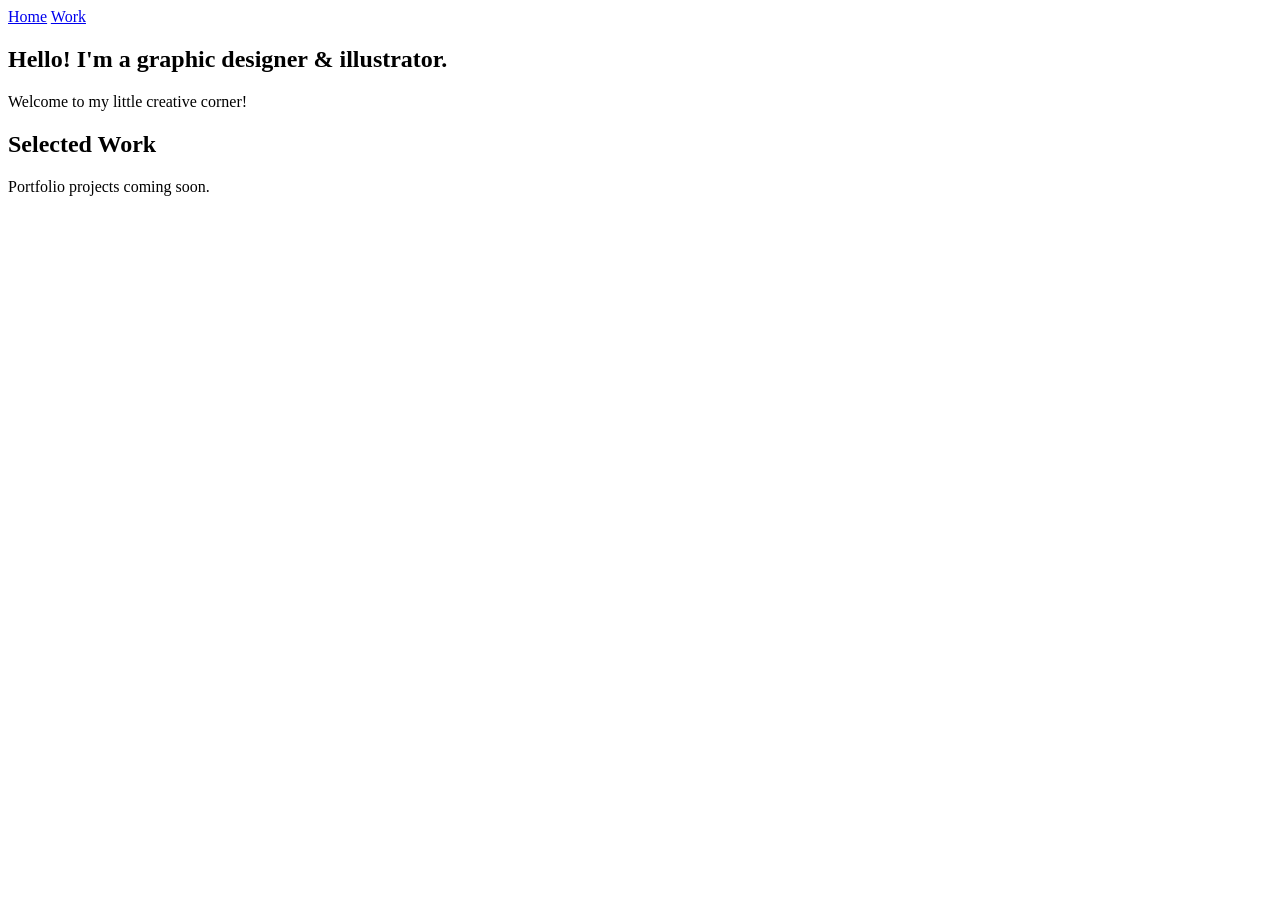
==== index.html @ 70dc7ce6 "Add files via upload" ====
<!DOCTYPE html>
<html lang="en">
<head>
  <meta charset="UTF-8">
  <meta name="viewport" content="width=device-width, initial-scale=1">
  <title>Design Portfolio</title>
  <link rel="stylesheet" href="style.css">
</head>
<body>
  <header>
    <nav>
      <a href="index.html">Home</a>
      <a href="#work">Work</a>
    </nav>
  </header>

  <main>
    <section class="hero">
      <h1>Hello! I'm a graphic designer & illustrator.</h1>
      <p>Welcome to my little creative corner!</p>
    </section>

    <section id="work">
      <h2>Selected Work</h2>
      <p>Portfolio projects coming soon.</p>
    </section>
  </main>
</body>
</html>
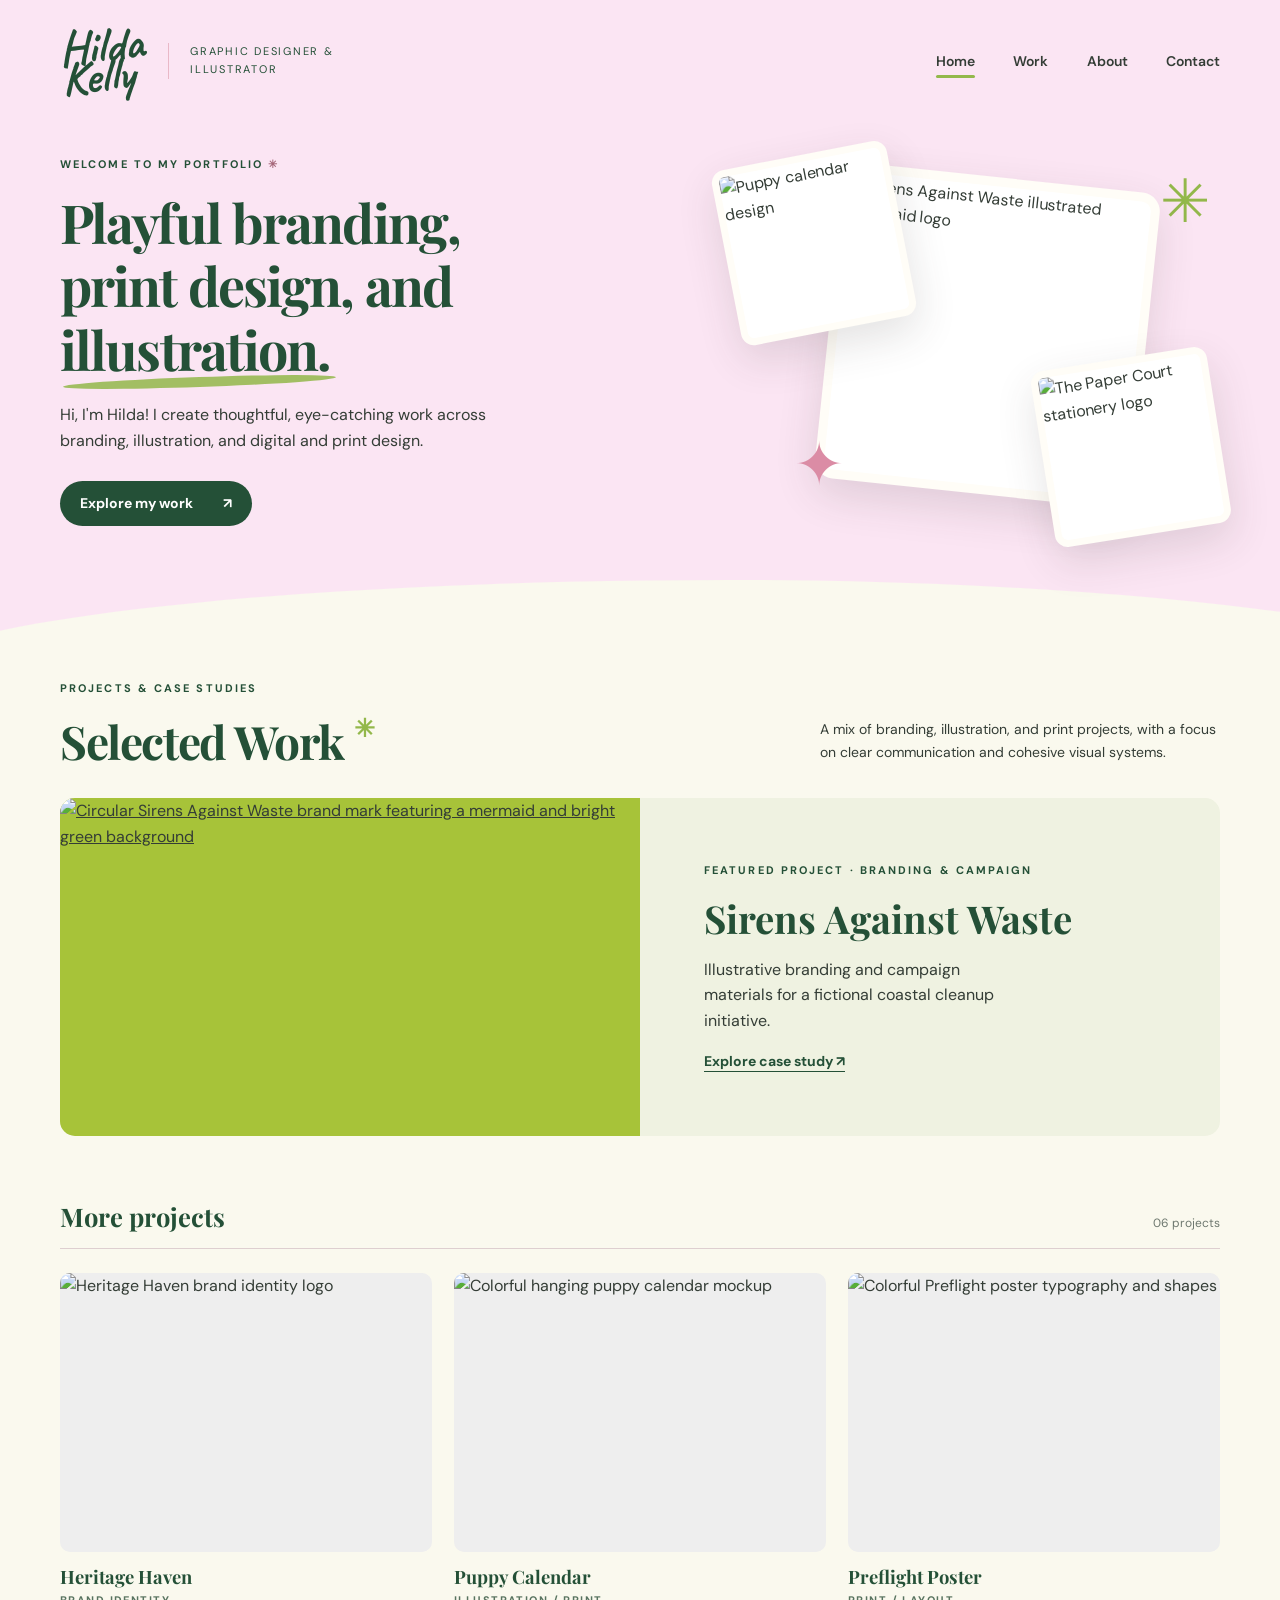
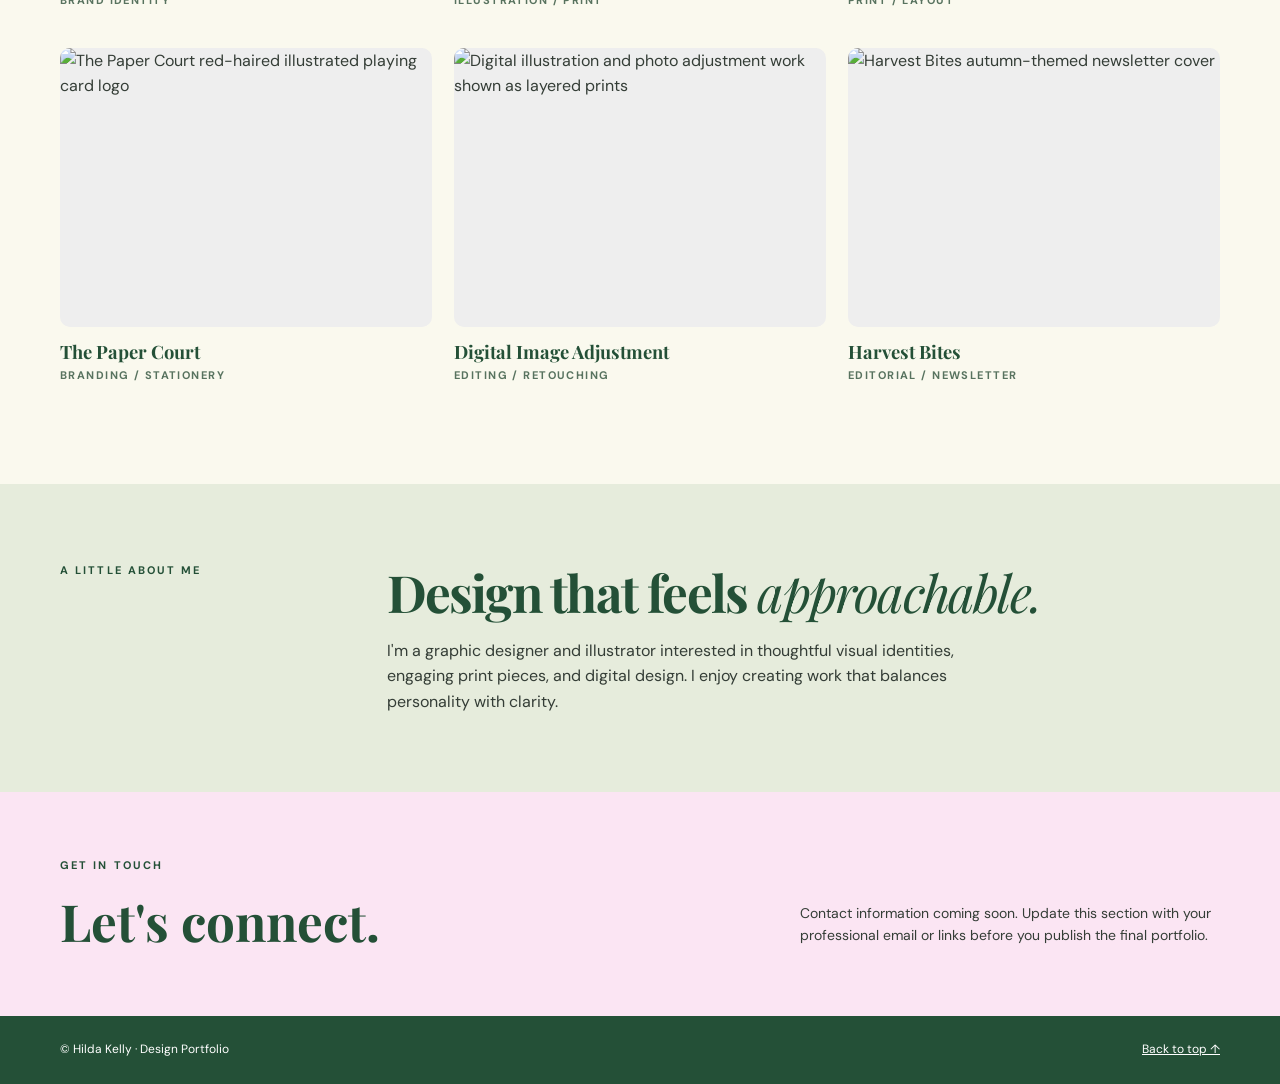
==== commit 9085ddac: "Add files via upload" ====
--- a/index.html
+++ b/index.html
@@ -1,30 +1,80 @@
-
-<!DOCTYPE html>
-<html lang="en">
-<head>
-  <meta charset="UTF-8">
-  <meta name="viewport" content="width=device-width, initial-scale=1">
-  <title>Design Portfolio</title>
-  <link rel="stylesheet" href="style.css">
-</head>
-<body>
-  <header>
-    <nav>
-      <a href="index.html">Home</a>
-      <a href="#work">Work</a>
-    </nav>
-  </header>
-
-  <main>
-    <section class="hero">
-      <h1>Hello! I'm a graphic designer & illustrator.</h1>
-      <p>Welcome to my little creative corner!</p>
-    </section>
-
-    <section id="work">
-      <h2>Selected Work</h2>
-      <p>Portfolio projects coming soon.</p>
-    </section>
-  </main>
-</body>
-</html>
+<!doctype html>
+<html lang="en">
+<head>
+  <meta charset="UTF-8">
+  <meta name="viewport" content="width=device-width, initial-scale=1">
+  <meta name="description" content="Hilda Kelly's graphic design and illustration portfolio, featuring branding, print, and digital design work.">
+  <title>Hilda Kelly | Graphic Designer & Illustrator</title>
+  <link rel="icon" type="image/svg+xml" href="assets/favicon.svg">
+  <link rel="preconnect" href="https://fonts.googleapis.com">
+  <link rel="preconnect" href="https://fonts.gstatic.com" crossorigin>
+  <link href="https://fonts.googleapis.com/css2?family=Caveat:wght@700&family=DM+Sans:wght@400;500;600;700&family=Playfair+Display:wght@400;600;700&display=swap" rel="stylesheet">
+  <link rel="stylesheet" href="style.css">
+</head>
+<body>
+  <a class="skip-link" href="#main">Skip to content</a>
+  <header class="site-header" id="top">
+    <div class="container header-inner">
+      <a href="index.html" class="wordmark" aria-label="Hilda Kelly, home"><span>Hilda<br>Kelly</span><small>graphic designer &amp; illustrator</small></a>
+      <nav class="navigation" aria-label="Main navigation">
+        <a class="active" href="index.html" aria-current="page">Home</a>
+        <a href="#work">Work</a>
+        <a href="#about">About</a>
+        <a href="#contact">Contact</a>
+      </nav>
+    </div>
+  </header>
+
+  <main id="main">
+    <section class="hero" aria-labelledby="hero-title">
+      <div class="container hero-layout">
+        <div class="hero-copy">
+          <p class="eyebrow">Welcome to my portfolio <span aria-hidden="true">✳</span></p>
+          <h1 id="hero-title">Playful branding,<br>print design, and <span class="highlight">illustration.</span></h1>
+          <p class="hero-description">Hi, I'm Hilda! I create thoughtful, eye-catching work across branding, illustration, and digital and print design.</p>
+          <a class="button" href="#work">Explore my work <span aria-hidden="true">↗</span></a>
+        </div>
+        <div class="hero-art" aria-label="A selection of Hilda's design projects">
+          <div class="art-sparkle top" aria-hidden="true">✳</div>
+          <figure class="art-main"><img src="assets/sirens.jpg" alt="Sirens Against Waste illustrated mermaid logo" fetchpriority="high"></figure>
+          <figure class="art-small art-puppy"><img src="assets/puppy-calendar.jpg" alt="Puppy calendar design"></figure>
+          <figure class="art-small art-paper"><img src="assets/paper-court.jpg" alt="The Paper Court stationery logo"></figure>
+          <div class="art-sparkle bottom" aria-hidden="true">✦</div>
+        </div>
+      </div>
+    </section>
+
+    <section class="work-section" id="work" aria-labelledby="work-title">
+      <div class="container">
+        <div class="section-heading">
+          <div><p class="eyebrow">Projects &amp; case studies</p><h2 id="work-title">Selected Work <span class="little-star" aria-hidden="true">✳</span></h2></div>
+          <p>A mix of branding, illustration, and print projects, with a focus on clear communication and cohesive visual systems.</p>
+        </div>
+        <article class="featured-project">
+          <a class="featured-image" href="sirens.html" aria-label="Explore Sirens Against Waste case study"><img src="assets/sirens.jpg" alt="Circular Sirens Against Waste brand mark featuring a mermaid and bright green background" loading="lazy"></a>
+          <div class="featured-copy">
+            <p class="eyebrow">Featured project · Branding &amp; campaign</p>
+            <h3>Sirens Against Waste</h3>
+            <p>Illustrative branding and campaign materials for a fictional coastal cleanup initiative.</p>
+            <a class="text-link" href="sirens.html">Explore case study <span aria-hidden="true">↗</span></a>
+          </div>
+        </article>
+
+        <div class="more-heading"><h3>More projects</h3><span>06 projects</span></div>
+        <div class="project-grid">
+          <article class="project-card"><img src="assets/heritage-haven.jpg" alt="Heritage Haven brand identity logo" loading="lazy"><div class="project-meta"><h4>Heritage Haven</h4><p>Brand identity</p></div></article>
+          <article class="project-card"><img src="assets/puppy-calendar.jpg" alt="Colorful hanging puppy calendar mockup" loading="lazy"><div class="project-meta"><h4>Puppy Calendar</h4><p>Illustration / Print</p></div></article>
+          <article class="project-card"><img src="assets/preflight.jpg" alt="Colorful Preflight poster typography and shapes" loading="lazy"><div class="project-meta"><h4>Preflight Poster</h4><p>Print / Layout</p></div></article>
+          <article class="project-card"><img src="assets/paper-court.jpg" alt="The Paper Court red-haired illustrated playing card logo" loading="lazy"><div class="project-meta"><h4>The Paper Court</h4><p>Branding / Stationery</p></div></article>
+          <article class="project-card"><img src="assets/retouching.jpg" alt="Digital illustration and photo adjustment work shown as layered prints" loading="lazy"><div class="project-meta"><h4>Digital Image Adjustment</h4><p>Editing / Retouching</p></div></article>
+          <article class="project-card"><img src="assets/harvest-bites.jpg" alt="Harvest Bites autumn-themed newsletter cover" loading="lazy"><div class="project-meta"><h4>Harvest Bites</h4><p>Editorial / Newsletter</p></div></article>
+        </div>
+      </div>
+    </section>
+
+    <section class="about-section" id="about" aria-labelledby="about-title"><div class="container about-layout"><p class="eyebrow">A little about me</p><div><h2 id="about-title">Design that feels <em>approachable.</em></h2><p>I'm a graphic designer and illustrator interested in thoughtful visual identities, engaging print pieces, and digital design. I enjoy creating work that balances personality with clarity.</p></div></div></section>
+    <section class="contact-section" id="contact" aria-labelledby="contact-title"><div class="container contact-layout"><div><p class="eyebrow">Get in touch</p><h2 id="contact-title">Let's connect.</h2></div><p>Contact information coming soon. Update this section with your professional email or links before you publish the final portfolio.</p></div></section>
+  </main>
+  <footer class="site-footer"><div class="container footer-inner"><span>© Hilda Kelly · Design Portfolio</span><a href="#top">Back to top ↑</a></div></footer>
+</body>
+</html>
--- a/style.css
+++ b/style.css
@@ -0,0 +1,159 @@
+/* Hilda Kelly portfolio starter | Edit the palette and spacing here first */
+:root {
+  --pink: #fbe5f3;
+  --cream: #faf9ee;
+  --green: #245037;
+  --accent: #93b84b;
+  --rose: #e9b8c7;
+  --ink: #343d36;
+  --white: #fffdf7;
+  --serif: 'Playfair Display', Georgia, serif;
+  --sans: 'DM Sans', Arial, sans-serif;
+  --script: 'Caveat', cursive;
+}
+*,*::before,*::after { box-sizing: border-box; }
+html { scroll-behavior: smooth; }
+body { margin: 0; color: var(--ink); font-family: var(--sans); background: var(--cream); line-height: 1.6; }
+img { max-width: 100%; display: block; }
+a { color: inherit; }
+a:focus-visible { outline: 3px solid #d96285; outline-offset: 4px; }
+.container { width: min(1160px, calc(100% - 48px)); margin-inline: auto; }
+.skip-link { position: absolute; top: -100px; left: 12px; z-index: 50; padding: 10px 14px; background: var(--green); color: white; }
+.skip-link:focus { top: 12px; }
+.site-header { background: var(--pink); }
+.header-inner { display: flex; justify-content: space-between; align-items: center; gap: 32px; min-height: 122px; }
+.wordmark { text-decoration: none; color: var(--green); display: flex; align-items: center; gap: 23px; flex-shrink: 0; }
+.wordmark > span { font-family: var(--script); font-size: 48px; font-weight: 700; line-height: .62; transform: rotate(-5deg); padding: 14px 0; }
+.wordmark small { border-left: 1px solid var(--rose); font-size: 11px; letter-spacing: .16em; text-transform: uppercase; padding-left: 21px; max-width: 190px; line-height: 1.6; }
+.navigation { display: flex; gap: clamp(16px, 3vw, 42px); }
+.navigation a { text-decoration: none; font-weight: 600; font-size: 14px; position: relative; }
+.navigation a::after { content: ''; position: absolute; bottom: -6px; left: 0; width: 0; height: 3px; border-radius: 3px; background: var(--accent); transition: width .2s ease; }
+.navigation a:hover::after,.navigation a.active::after { width: 100%; }
+.hero { background: var(--pink); overflow: hidden; position: relative; }
+.hero::after { content: ''; position: absolute; bottom: -98px; left: -8%; height: 150px; width: 130%; background: var(--cream); border-radius: 50% 50% 0 0 / 65% 85% 0 0; pointer-events: none; }
+.hero-layout { min-height: 480px; display: grid; grid-template-columns: 1.12fr .88fr; align-items: center; gap: 35px; padding: 24px 0 96px; position: relative; z-index: 1; }
+.hero-copy { position: relative; z-index: 2; }
+.eyebrow { font-weight: 700; color: var(--green); text-transform: uppercase; letter-spacing: .19em; font-size: 11px; margin: 0 0 16px; }
+.eyebrow span { color: #a56779; }
+h1,h2,h3,h4,p { margin-top: 0; }
+h1,h2,h3,h4 { color: var(--green); }
+h1,h2,h3 { font-family: var(--serif); line-height: 1.18; }
+.hero h1 { font-size: clamp(2.4rem, 4.2vw, 4.65rem); letter-spacing: -.035em; margin-bottom: 22px; }
+.highlight { position: relative; white-space: nowrap; }
+.highlight::after { content: ''; position: absolute; height: 10px; background: var(--accent); opacity: .85; left: 1%; right: -2%; bottom: -3px; border-radius: 50%; transform: rotate(-2deg); z-index: -1; }
+.hero-description { max-width: 490px; font-size: 16px; margin-bottom: 28px; }
+.button { display: inline-flex; gap: 30px; align-items: center; justify-content: space-between; padding: 11px 20px; border-radius: 100px; text-decoration: none; color: white; background: var(--green); font-weight: 700; font-size: 14px; transition: transform .2s ease, background .2s ease; }
+.button:hover { transform: translateY(-2px); background: #366949; }
+.hero-art { min-height: 390px; position: relative; }
+.hero-art figure { margin: 0; position: absolute; overflow: hidden; background: #fff; box-shadow: 0 16px 42px rgba(65,59,59,.14); }
+.hero-art img { width: 100%; height: 100%; object-fit: cover; }
+.art-main { width: 64%; aspect-ratio: 1; top: 8%; right: 15%; transform: rotate(6deg); border: 9px solid var(--white); border-radius: 19px; }
+.art-small { width: 36%; aspect-ratio: 1; border: 7px solid var(--white); border-radius: 13px; }
+.art-puppy { top: 2%; left: 0; transform: rotate(-11deg); }
+.art-paper { right: 0; bottom: 0; transform: rotate(-9deg); }
+.art-sparkle { position: absolute; font-size: 60px; color: var(--accent); }
+.art-sparkle.top { right: 2%; top: 2%; }
+.art-sparkle.bottom { left: 14%; bottom: 6%; color: #db8ca5; }
+.work-section { padding: 48px 0 100px; scroll-margin-top: 20px; }
+.section-heading { display: flex; align-items: end; justify-content: space-between; gap: 48px; margin-bottom: 30px; }
+.section-heading h2 { font-size: clamp(2.3rem, 3.6vw, 3.35rem); margin: 0; letter-spacing: -.03em; }
+.little-star { color: var(--accent); font-family: var(--sans); font-size: .55em; vertical-align: top; }
+.section-heading > p { margin: 0 0 5px; max-width: 400px; font-size: 14px; }
+.featured-project { display: grid; grid-template-columns: 1fr 1fr; background: #eff2e1; border-radius: 15px; overflow: hidden; margin-bottom: 65px; }
+.featured-image { background: #a7c339; display: block; min-height: 315px; }
+.featured-image img { width: 100%; height: 100%; object-fit: contain; max-height: 400px; }
+.featured-copy { padding: clamp(26px, 5vw, 64px); display: flex; flex-direction: column; align-items: flex-start; justify-content: center; }
+.featured-copy h3 { font-size: clamp(1.9rem, 3vw, 3rem); margin: 0 0 16px; }
+.featured-copy > p:not(.eyebrow) { max-width: 320px; }
+.text-link { font-size: 14px; color: var(--green); font-weight: 700; text-decoration-thickness: 1px; text-underline-offset: 5px; }
+.more-heading { display: flex; align-items: baseline; justify-content: space-between; gap: 20px; padding-bottom: 15px; border-bottom: 1px solid #decfd0; margin-bottom: 24px; }
+.more-heading h3 { margin: 0; font-size: 1.6rem; }
+.more-heading span { font-size: 12px; color: #6e786f; }
+.project-grid { display: grid; grid-template-columns: repeat(3, minmax(0,1fr)); gap: 38px 22px; }
+.project-card img { width: 100%; aspect-ratio: 4/3; object-fit: cover; border-radius: 10px; background: #eee; }
+.project-meta { padding-top: 13px; }
+.project-meta h4 { font-size: 1.15rem; font-family: var(--serif); line-height: 1.3; margin-bottom: 3px; }
+.project-meta p { margin: 0; font-size: 11px; letter-spacing: .13em; font-weight: 700; color: #58735f; text-transform: uppercase; }
+.about-section { background: #e6ecdc; padding: 78px 0; scroll-margin-top: 0; }
+.about-layout { display: grid; grid-template-columns: .35fr 1fr; gap: 35px; }
+.about-layout h2 { font-size: clamp(2rem,4vw,3.75rem); letter-spacing: -.035em; margin-bottom: 15px; }
+.about-layout h2 em { font-weight: 400; }
+.about-layout p:last-child { max-width: 620px; margin: 0; }
+.contact-section { background: var(--pink); padding: 65px 0; }
+.contact-layout { display: flex; justify-content: space-between; align-items: end; gap: 30px; }
+.contact-layout h2 { font-size: clamp(2.2rem,4vw,3.5rem); margin: 0; }
+.contact-layout > p { max-width: 420px; font-size: 14px; margin: 0 0 5px; }
+.site-footer { background: var(--green); color: white; padding: 24px 0; }
+.footer-inner { display: flex; justify-content: space-between; align-items: center; gap: 16px; font-size: 12px; }
+.footer-inner a { color: white; }
+/* Project case study */
+.case-hero { background: var(--pink); padding: 40px 0 68px; }
+.case-hero-layout { display: grid; grid-template-columns: 1.2fr .8fr; gap: 60px; align-items: center; }
+.case-intro .text-link { display: inline-block; margin-bottom: 55px; }
+.case-intro h1 { font-size: clamp(2.7rem, 5.5vw, 5.5rem); letter-spacing: -.04em; margin-bottom: 24px; }
+.case-intro > p:last-child { max-width: 460px; font-size: 17px; }
+.case-hero-layout > img { width: 100%; aspect-ratio: 1; object-fit: cover; border: 12px solid var(--white); transform: rotate(3deg); box-shadow: 0 20px 48px rgba(60,50,60,.11); }
+.case-section { padding: 70px 0; }
+.case-info { display: grid; grid-template-columns: .85fr 1.3fr 1fr; gap: 40px; }
+.case-section h2 { font-size: clamp(2rem, 3vw, 3rem); margin-bottom: 15px; }
+.case-info > p { margin: 0; }
+.case-facts { display: grid; gap: 15px; }
+.case-facts div { display: grid; gap: 4px; }
+.case-facts strong { font-size: 11px; text-transform: uppercase; letter-spacing: .16em; color: var(--green); }
+.case-facts span { font-size: 14px; }
+.case-gallery { background: #e8eedc; }
+.gallery-intro { max-width: 660px; }
+.brand-grid { margin-top: 32px; display: grid; grid-template-columns: repeat(3,minmax(0,1fr)); gap: 23px; }
+.brand-grid figure { margin: 0; }
+.brand-grid img { width: 100%; aspect-ratio: 1; object-fit: cover; border-radius: 12px; background: #fff; }
+.brand-grid figcaption { font-size: 13px; color: #526d55; font-weight: 600; margin-top: 10px; }
+.case-end { background: var(--pink); padding: 70px 0; }
+.case-end h2 { font-size: clamp(2rem, 3vw, 3rem); }
+.case-end p:not(.eyebrow) { max-width: 650px; }
+@media (max-width: 930px) {
+  .hero-layout { grid-template-columns: 1fr 0.8fr; }
+  .hero-art { min-height: 320px; }
+  .wordmark small { max-width: 145px; }
+  .case-info { grid-template-columns: 1fr 1fr; }
+  .case-info > div:first-child { grid-column: 1 / -1; }
+}
+@media (max-width: 700px) {
+  .container { width: min(100% - 32px, 520px); }
+  .header-inner { min-height: unset; padding-block: 20px; flex-wrap: wrap; gap: 20px; }
+  .wordmark > span { font-size: 39px; }
+  .wordmark small { font-size: 9px; max-width: 170px; }
+  .navigation { width: 100%; justify-content: space-between; gap: 10px; }
+  .navigation a { font-size: 13px; }
+  .hero-layout { grid-template-columns: 1fr; padding: 30px 0 86px; min-height: unset; gap: 16px; }
+  .hero h1 { font-size: clamp(2.45rem, 10vw, 4rem); }
+  .hero-art { min-height: 275px; max-width: 450px; width: 100%; margin-inline: auto; }
+  .art-main { width: 57%; right: 20%; top: 0; }
+  .art-small { width: 30%; }
+  .hero-description { font-size: 15px; }
+  .section-heading { display: block; }
+  .section-heading > p { margin-top: 13px; }
+  .featured-project { grid-template-columns: 1fr; }
+  .featured-image { min-height: unset; }
+  .featured-image img { max-height: 370px; }
+  .featured-copy { padding: 27px; }
+  .project-grid { grid-template-columns: repeat(2,minmax(0,1fr)); gap: 26px 14px; }
+  .project-meta h4 { font-size: 1rem; }
+  .project-meta p { font-size: 9px; }
+  .about-layout { grid-template-columns: 1fr; gap: 12px; }
+  .contact-layout { display: block; }
+  .contact-layout > p { margin-top: 18px; }
+  .case-hero-layout { grid-template-columns: 1fr; gap: 20px; }
+  .case-intro .text-link { margin-bottom: 30px; }
+  .case-hero-layout > img { max-width: 420px; margin-inline: auto; }
+  .case-info { grid-template-columns: 1fr; gap: 20px; }
+  .case-info > div:first-child { grid-column: auto; }
+  .brand-grid { grid-template-columns: 1fr 1fr; }
+}
+@media (max-width: 420px) {
+  .wordmark small { letter-spacing: .09em; }
+  .project-grid { grid-template-columns: 1fr; }
+  .project-card img { aspect-ratio: 4/3; }
+  .brand-grid { grid-template-columns: 1fr; }
+  .footer-inner { flex-direction: column; align-items: flex-start; }
+}
+@media (prefers-reduced-motion: reduce) { html { scroll-behavior: auto; } *,*::before,*::after { transition: none !important; } }
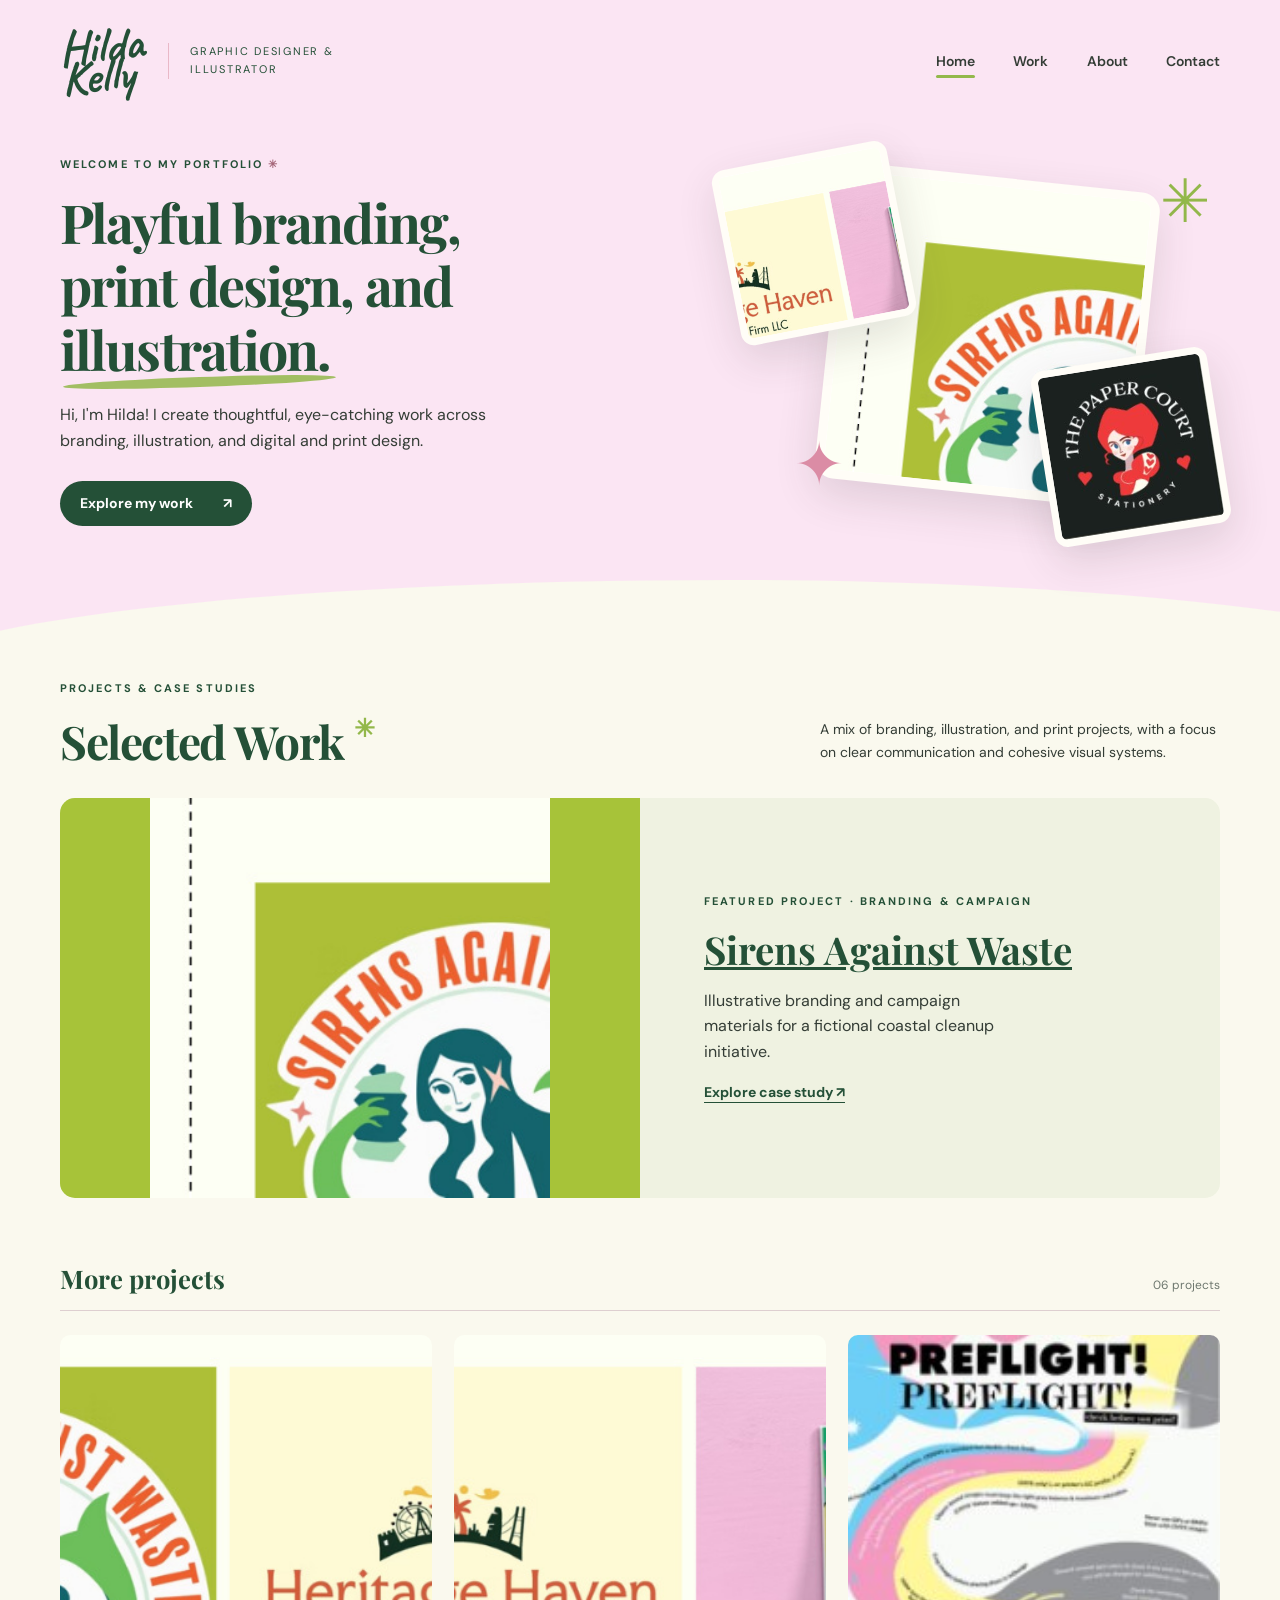
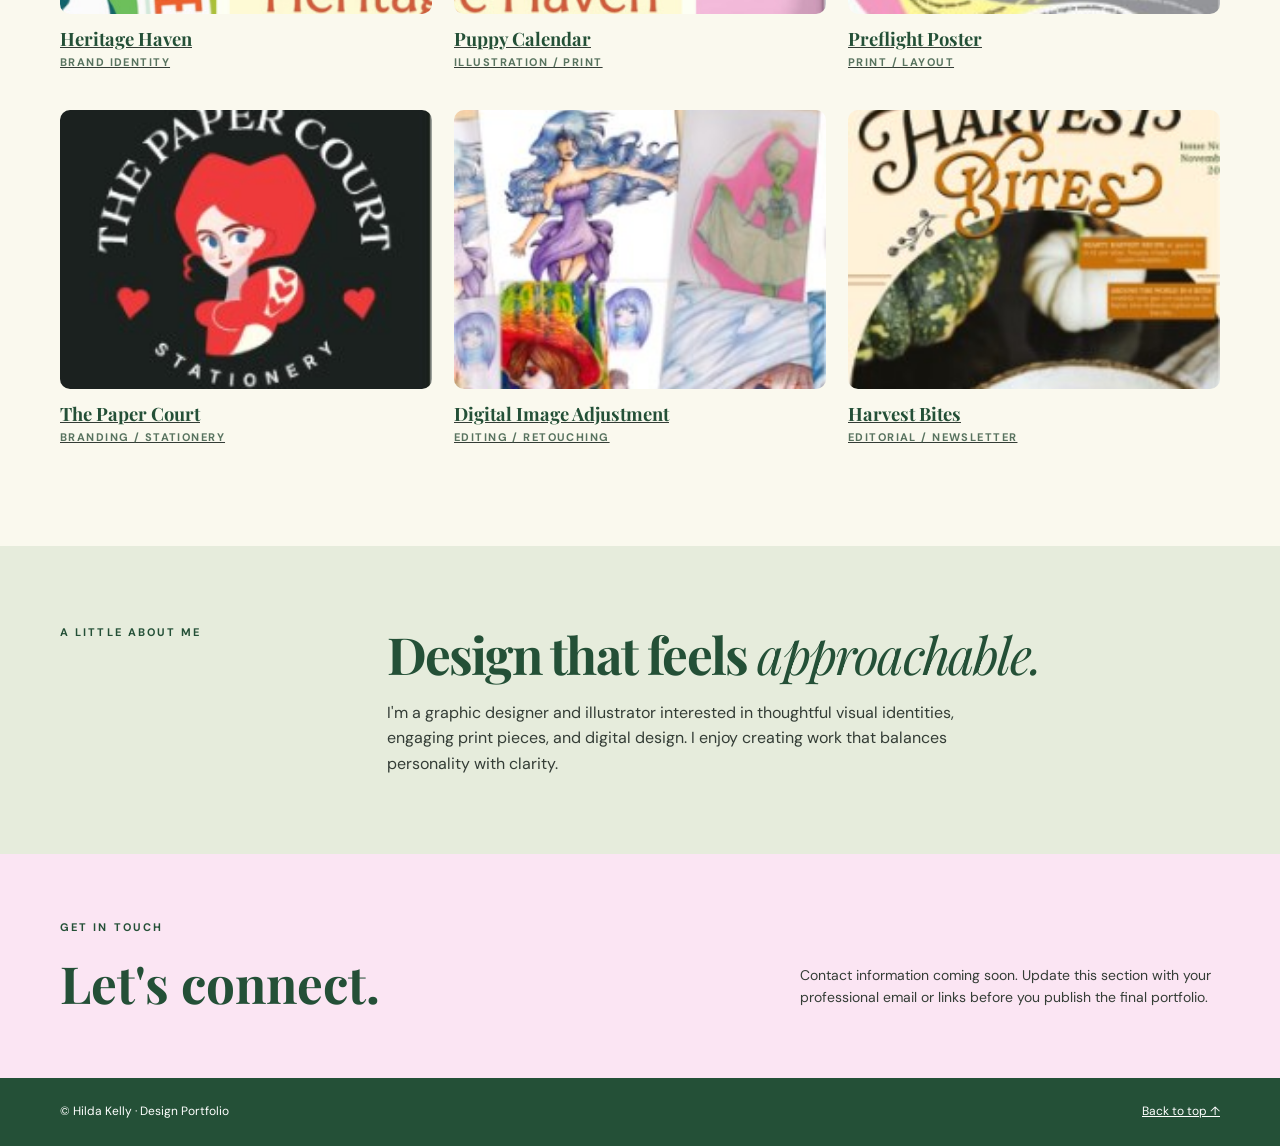
==== commit 593c914b: "Update index.html" ====
--- a/index.html
+++ b/index.html
@@ -1,80 +1,77 @@
-<!doctype html>
+<!DOCTYPE html>
+
 <html lang="en">
 <head>
-  <meta charset="UTF-8">
-  <meta name="viewport" content="width=device-width, initial-scale=1">
-  <meta name="description" content="Hilda Kelly's graphic design and illustration portfolio, featuring branding, print, and digital design work.">
-  <title>Hilda Kelly | Graphic Designer & Illustrator</title>
-  <link rel="icon" type="image/svg+xml" href="assets/favicon.svg">
-  <link rel="preconnect" href="https://fonts.googleapis.com">
-  <link rel="preconnect" href="https://fonts.gstatic.com" crossorigin>
-  <link href="https://fonts.googleapis.com/css2?family=Caveat:wght@700&family=DM+Sans:wght@400;500;600;700&family=Playfair+Display:wght@400;600;700&display=swap" rel="stylesheet">
-  <link rel="stylesheet" href="style.css">
+<meta charset="utf-8"/>
+<meta content="width=device-width, initial-scale=1" name="viewport"/>
+<meta content="Hilda Kelly's graphic design and illustration portfolio, featuring branding, print, and digital design work." name="description"/>
+<title>Hilda Kelly | Graphic Designer &amp; Illustrator</title>
+<link href="assets/favicon.svg" rel="icon" type="image/svg+xml"/>
+<link href="https://fonts.googleapis.com" rel="preconnect"/>
+<link crossorigin="" href="https://fonts.gstatic.com" rel="preconnect"/>
+<link href="https://fonts.googleapis.com/css2?family=Caveat:wght@700&amp;family=DM+Sans:wght@400;500;600;700&amp;family=Playfair+Display:wght@400;600;700&amp;display=swap" rel="stylesheet"/>
+<link href="style.css" rel="stylesheet"/>
 </head>
 <body>
-  <a class="skip-link" href="#main">Skip to content</a>
-  <header class="site-header" id="top">
-    <div class="container header-inner">
-      <a href="index.html" class="wordmark" aria-label="Hilda Kelly, home"><span>Hilda<br>Kelly</span><small>graphic designer &amp; illustrator</small></a>
-      <nav class="navigation" aria-label="Main navigation">
-        <a class="active" href="index.html" aria-current="page">Home</a>
-        <a href="#work">Work</a>
-        <a href="#about">About</a>
-        <a href="#contact">Contact</a>
-      </nav>
-    </div>
-  </header>
-
-  <main id="main">
-    <section class="hero" aria-labelledby="hero-title">
-      <div class="container hero-layout">
-        <div class="hero-copy">
-          <p class="eyebrow">Welcome to my portfolio <span aria-hidden="true">✳</span></p>
-          <h1 id="hero-title">Playful branding,<br>print design, and <span class="highlight">illustration.</span></h1>
-          <p class="hero-description">Hi, I'm Hilda! I create thoughtful, eye-catching work across branding, illustration, and digital and print design.</p>
-          <a class="button" href="#work">Explore my work <span aria-hidden="true">↗</span></a>
-        </div>
-        <div class="hero-art" aria-label="A selection of Hilda's design projects">
-          <div class="art-sparkle top" aria-hidden="true">✳</div>
-          <figure class="art-main"><img src="assets/sirens.jpg" alt="Sirens Against Waste illustrated mermaid logo" fetchpriority="high"></figure>
-          <figure class="art-small art-puppy"><img src="assets/puppy-calendar.jpg" alt="Puppy calendar design"></figure>
-          <figure class="art-small art-paper"><img src="assets/paper-court.jpg" alt="The Paper Court stationery logo"></figure>
-          <div class="art-sparkle bottom" aria-hidden="true">✦</div>
-        </div>
-      </div>
-    </section>
-
-    <section class="work-section" id="work" aria-labelledby="work-title">
-      <div class="container">
-        <div class="section-heading">
-          <div><p class="eyebrow">Projects &amp; case studies</p><h2 id="work-title">Selected Work <span class="little-star" aria-hidden="true">✳</span></h2></div>
-          <p>A mix of branding, illustration, and print projects, with a focus on clear communication and cohesive visual systems.</p>
-        </div>
-        <article class="featured-project">
-          <a class="featured-image" href="sirens.html" aria-label="Explore Sirens Against Waste case study"><img src="assets/sirens.jpg" alt="Circular Sirens Against Waste brand mark featuring a mermaid and bright green background" loading="lazy"></a>
-          <div class="featured-copy">
-            <p class="eyebrow">Featured project · Branding &amp; campaign</p>
-            <h3>Sirens Against Waste</h3>
-            <p>Illustrative branding and campaign materials for a fictional coastal cleanup initiative.</p>
-            <a class="text-link" href="sirens.html">Explore case study <span aria-hidden="true">↗</span></a>
-          </div>
-        </article>
-
-        <div class="more-heading"><h3>More projects</h3><span>06 projects</span></div>
-        <div class="project-grid">
-          <article class="project-card"><img src="assets/heritage-haven.jpg" alt="Heritage Haven brand identity logo" loading="lazy"><div class="project-meta"><h4>Heritage Haven</h4><p>Brand identity</p></div></article>
-          <article class="project-card"><img src="assets/puppy-calendar.jpg" alt="Colorful hanging puppy calendar mockup" loading="lazy"><div class="project-meta"><h4>Puppy Calendar</h4><p>Illustration / Print</p></div></article>
-          <article class="project-card"><img src="assets/preflight.jpg" alt="Colorful Preflight poster typography and shapes" loading="lazy"><div class="project-meta"><h4>Preflight Poster</h4><p>Print / Layout</p></div></article>
-          <article class="project-card"><img src="assets/paper-court.jpg" alt="The Paper Court red-haired illustrated playing card logo" loading="lazy"><div class="project-meta"><h4>The Paper Court</h4><p>Branding / Stationery</p></div></article>
-          <article class="project-card"><img src="assets/retouching.jpg" alt="Digital illustration and photo adjustment work shown as layered prints" loading="lazy"><div class="project-meta"><h4>Digital Image Adjustment</h4><p>Editing / Retouching</p></div></article>
-          <article class="project-card"><img src="assets/harvest-bites.jpg" alt="Harvest Bites autumn-themed newsletter cover" loading="lazy"><div class="project-meta"><h4>Harvest Bites</h4><p>Editorial / Newsletter</p></div></article>
-        </div>
-      </div>
-    </section>
-
-    <section class="about-section" id="about" aria-labelledby="about-title"><div class="container about-layout"><p class="eyebrow">A little about me</p><div><h2 id="about-title">Design that feels <em>approachable.</em></h2><p>I'm a graphic designer and illustrator interested in thoughtful visual identities, engaging print pieces, and digital design. I enjoy creating work that balances personality with clarity.</p></div></div></section>
-    <section class="contact-section" id="contact" aria-labelledby="contact-title"><div class="container contact-layout"><div><p class="eyebrow">Get in touch</p><h2 id="contact-title">Let's connect.</h2></div><p>Contact information coming soon. Update this section with your professional email or links before you publish the final portfolio.</p></div></section>
-  </main>
-  <footer class="site-footer"><div class="container footer-inner"><span>© Hilda Kelly · Design Portfolio</span><a href="#top">Back to top ↑</a></div></footer>
+<a class="skip-link" href="#main">Skip to content</a>
+<header class="site-header" id="top">
+<div class="container header-inner">
+<a aria-label="Hilda Kelly, home" class="wordmark" href="index.html"><span>Hilda<br/>Kelly</span><small>graphic designer &amp; illustrator</small></a>
+<nav aria-label="Main navigation" class="navigation">
+<a aria-current="page" class="active" href="index.html">Home</a>
+<a href="#work">Work</a>
+<a href="#about">About</a>
+<a href="#contact">Contact</a>
+</nav>
+</div>
+</header>
+<main id="main">
+<section aria-labelledby="hero-title" class="hero">
+<div class="container hero-layout">
+<div class="hero-copy">
+<p class="eyebrow">Welcome to my portfolio <span aria-hidden="true">✳</span></p>
+<h1 id="hero-title">Playful branding,<br/>print design, and <span class="highlight">illustration.</span></h1>
+<p class="hero-description">Hi, I'm Hilda! I create thoughtful, eye-catching work across branding, illustration, and digital and print design.</p>
+<a class="button" href="#work">Explore my work <span aria-hidden="true">↗</span></a>
+</div>
+<div aria-label="A selection of Hilda's design projects" class="hero-art">
+<div aria-hidden="true" class="art-sparkle top">✳</div>
+<figure class="art-main"><img alt="Sirens Against Waste illustrated mermaid logo" fetchpriority="high" src="assets/sirens.jpg"/></figure>
+<figure class="art-small art-puppy"><img alt="Puppy calendar design" src="assets/puppy-calendar.jpg"/></figure>
+<figure class="art-small art-paper"><img alt="The Paper Court stationery logo" src="assets/paper-court.jpg"/></figure>
+<div aria-hidden="true" class="art-sparkle bottom">✦</div>
+</div>
+</div>
+</section>
+<section aria-labelledby="work-title" class="work-section" id="work">
+<div class="container">
+<div class="section-heading">
+<div><p class="eyebrow">Projects &amp; case studies</p><h2 id="work-title">Selected Work <span aria-hidden="true" class="little-star">✳</span></h2></div>
+<p>A mix of branding, illustration, and print projects, with a focus on clear communication and cohesive visual systems.</p>
+</div>
+<article class="featured-project">
+<a aria-label="Explore Sirens Against Waste case study" class="featured-image" href="sirens.html"><img alt="Circular Sirens Against Waste brand mark featuring a mermaid and bright green background" loading="lazy" src="assets/sirens.jpg"/></a>
+<div class="featured-copy">
+<p class="eyebrow">Featured project · Branding &amp; campaign</p>
+<h3><a class="featured-heading-link" href="sirens.html">Sirens Against Waste</a></h3>
+<p>Illustrative branding and campaign materials for a fictional coastal cleanup initiative.</p>
+<a class="text-link" href="sirens.html">Explore case study <span aria-hidden="true">↗</span></a>
+</div>
+</article>
+<div class="more-heading"><h3>More projects</h3><span>06 projects</span></div>
+<div class="project-grid">
+<article class="project-card"><a class="project-card-link" href="heritage-haven.html"><img alt="Heritage Haven brand identity logo" loading="lazy" src="assets/heritage-haven.jpg"/><div class="project-meta"><h4>Heritage Haven</h4><p>Brand identity</p></div></a></article>
+<article class="project-card"><a class="project-card-link" href="puppy-calendar.html"><img alt="Colorful hanging puppy calendar mockup" loading="lazy" src="assets/puppy-calendar.jpg"/><div class="project-meta"><h4>Puppy Calendar</h4><p>Illustration / Print</p></div></a></article>
+<article class="project-card"><a class="project-card-link" href="preflight.html"><img alt="Colorful Preflight poster typography and shapes" loading="lazy" src="assets/preflight.jpg"/><div class="project-meta"><h4>Preflight Poster</h4><p>Print / Layout</p></div></a></article>
+<article class="project-card"><a class="project-card-link" href="paper-court.html"><img alt="The Paper Court red-haired illustrated playing card logo" loading="lazy" src="assets/paper-court.jpg"/><div class="project-meta"><h4>The Paper Court</h4><p>Branding / Stationery</p></div></a></article>
+<article class="project-card"><a class="project-card-link" href="retouching.html"><img alt="Digital illustration and photo adjustment work shown as layered prints" loading="lazy" src="assets/retouching.jpg"/><div class="project-meta"><h4>Digital Image Adjustment</h4><p>Editing / Retouching</p></div></a></article>
+<article class="project-card"><a class="project-card-link" href="harvest-bites.html"><img alt="Harvest Bites autumn-themed newsletter cover" loading="lazy" src="assets/harvest-bites.jpg"/><div class="project-meta"><h4>Harvest Bites</h4><p>Editorial / Newsletter</p></div></a></article>
+</div>
+</div>
+</section>
+<section aria-labelledby="about-title" class="about-section" id="about"><div class="container about-layout"><p class="eyebrow">A little about me</p><div><h2 id="about-title">Design that feels <em>approachable.</em></h2><p>I'm a graphic designer and illustrator interested in thoughtful visual identities, engaging print pieces, and digital design. I enjoy creating work that balances personality with clarity.</p></div></div></section>
+<section aria-labelledby="contact-title" class="contact-section" id="contact"><div class="container contact-layout"><div><p class="eyebrow">Get in touch</p><h2 id="contact-title">Let's connect.</h2></div><p>Contact information coming soon. Update this section with your professional email or links before you publish the final portfolio.</p></div></section>
+</main>
+<footer class="site-footer"><div class="container footer-inner"><span>© Hilda Kelly · Design Portfolio</span><a href="#top">Back to top ↑</a></div></footer>
 </body>
 </html>
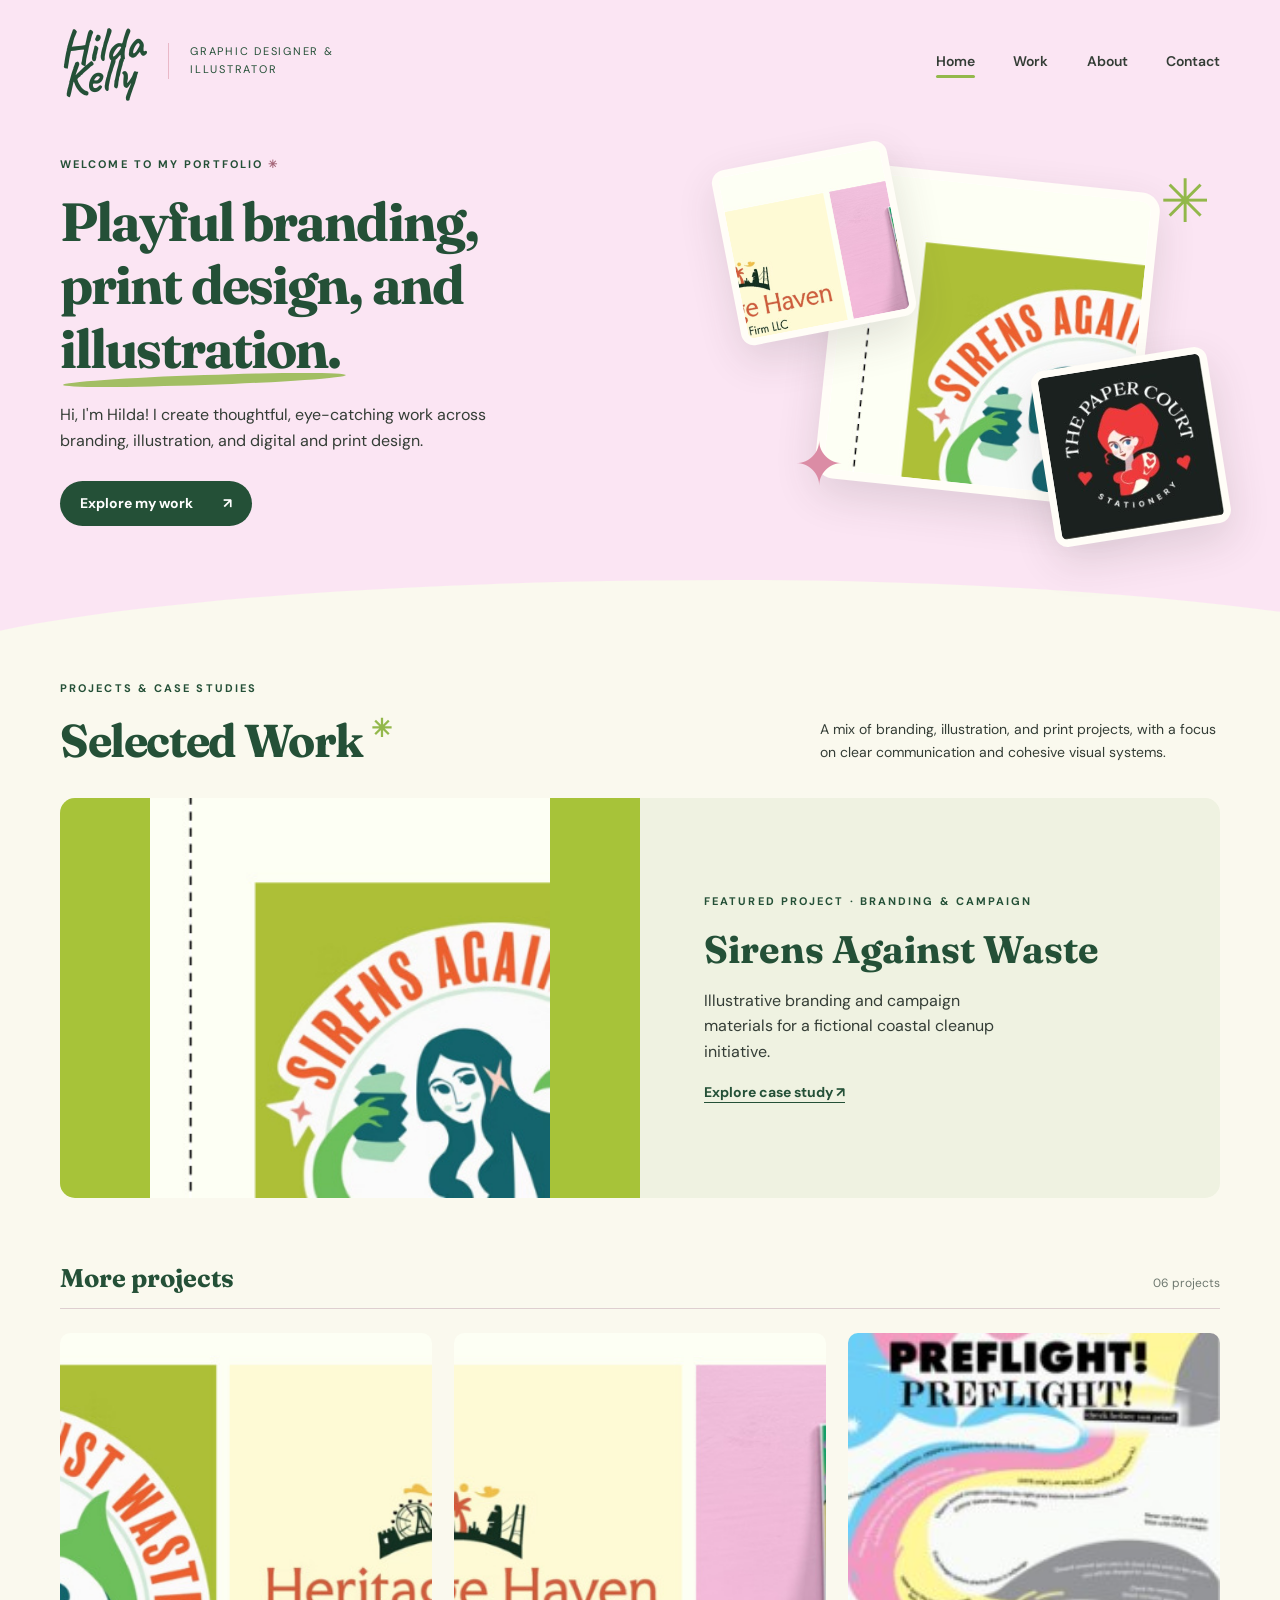
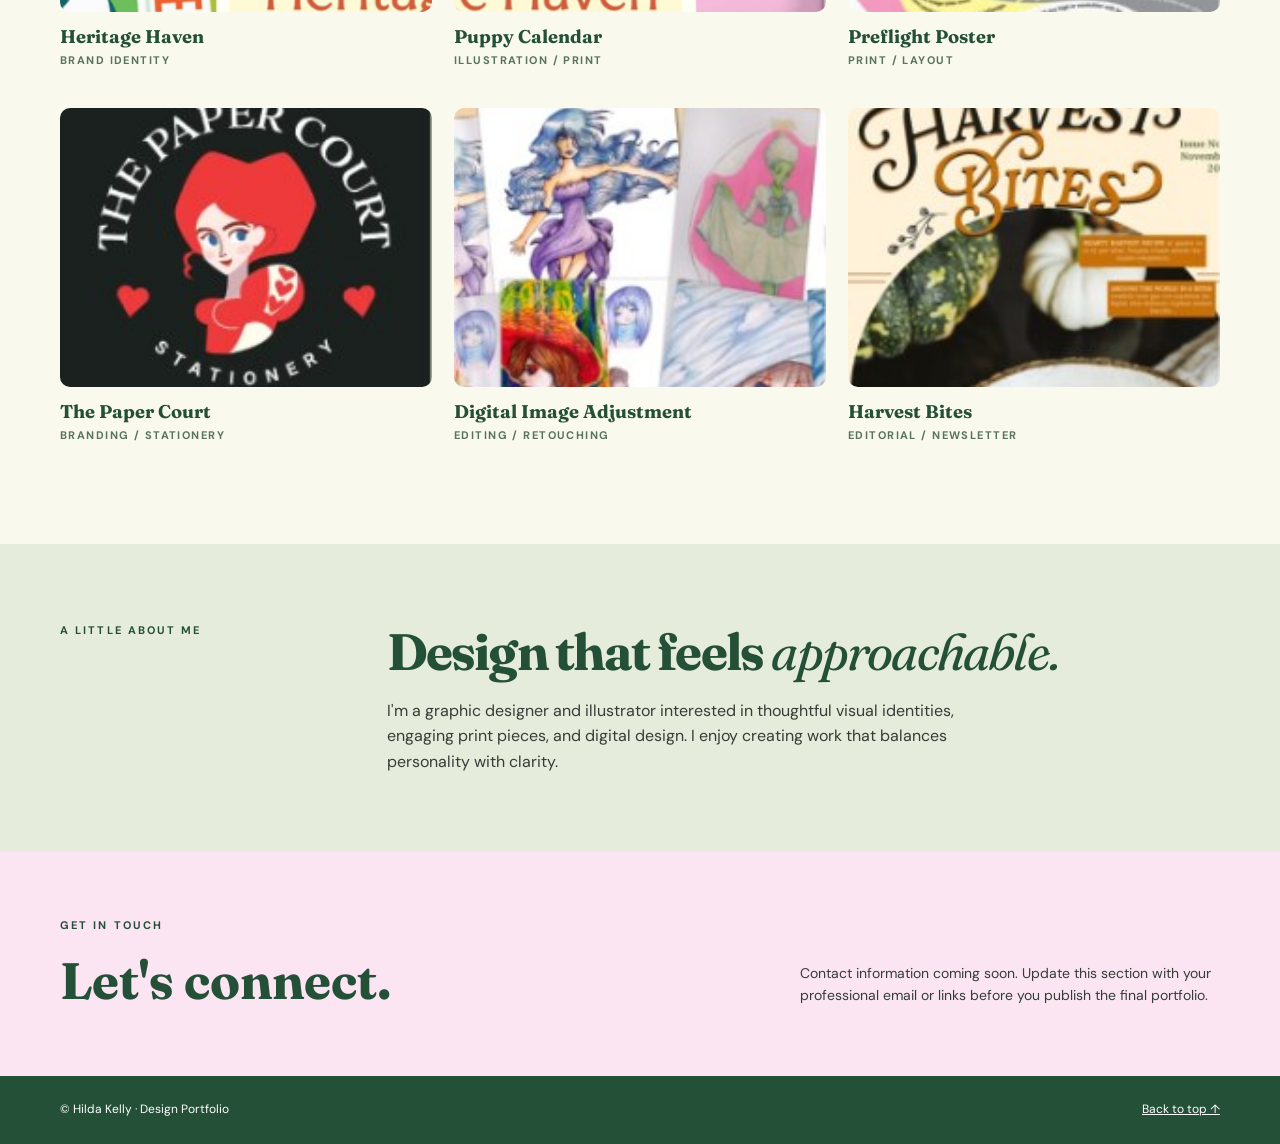
==== commit 7898b993: "Update index.html" ====
--- a/index.html
+++ b/index.html
@@ -9,7 +9,7 @@
 <link href="assets/favicon.svg" rel="icon" type="image/svg+xml"/>
 <link href="https://fonts.googleapis.com" rel="preconnect"/>
 <link crossorigin="" href="https://fonts.gstatic.com" rel="preconnect"/>
-<link href="https://fonts.googleapis.com/css2?family=Caveat:wght@700&amp;family=DM+Sans:wght@400;500;600;700&amp;family=Playfair+Display:wght@400;600;700&amp;display=swap" rel="stylesheet"/>
+<link href="https://fonts.googleapis.com/css2?family=Caveat:wght@700&amp;family=DM+Sans:wght@400;500;600;700&amp;family=Fraunces:wght@700&amp;display=swap" rel="stylesheet"/>
 <link href="style.css" rel="stylesheet"/>
 </head>
 <body>
--- a/style.css
+++ b/style.css
@@ -7,7 +7,8 @@
   --rose: #e9b8c7;
   --ink: #343d36;
   --white: #fffdf7;
-  --serif: 'Playfair Display', Georgia, serif;
+--serif: 'Fraunces', Georgia, serif;
+/* Suggested heading weight: 700 */
   --sans: 'DM Sans', Arial, sans-serif;
   --script: 'Caveat', cursive;
 }
@@ -157,3 +158,38 @@
   .footer-inner { flex-direction: column; align-items: flex-start; }
 }
 @media (prefers-reduced-motion: reduce) { html { scroll-behavior: auto; } *,*::before,*::after { transition: none !important; } }
+
+/* All of the thumbnails and their captions are now links. */
+.project-card-link { display: block; text-decoration: none; color: inherit; }
+.project-card-link img { transition: transform .22s ease, box-shadow .22s ease; }
+.project-card-link:hover img, .project-card-link:focus-visible img { transform: translateY(-5px); box-shadow: 0 14px 28px rgba(36,80,55,.14); }
+.project-card-link:hover h4, .project-card-link:focus-visible h4 { text-decoration: underline; text-decoration-color: var(--accent); text-underline-offset: 5px; }
+.featured-heading-link { text-decoration: none; }
+.featured-heading-link:hover, .featured-heading-link:focus-visible { text-decoration: underline; text-decoration-color: var(--accent); text-underline-offset: 6px; }
+/* Simple, consistent project subpages */
+.case-detail-layout { display: grid; grid-template-columns: minmax(210px,.7fr) minmax(0,1.3fr); gap: clamp(20px,5vw,65px); align-items: center; }
+.case-detail-layout > div > p:last-child { max-width: 350px; }
+.case-large-preview { margin: 0; }
+.case-large-preview img { width:100%; aspect-ratio:4/3; object-fit:cover; border-radius:14px; box-shadow: 0 12px 34px rgba(36,80,55,.09); background:#fff; }
+.case-large-preview figcaption { margin-top:10px; font-size:12px; color:#526d55; }
+.case-edit-note { display:grid; grid-template-columns: 1.2fr .8fr; gap:clamp(25px,6vw,85px); }
+.case-edit-note > div:first-child > p:last-child { max-width:610px; }
+.case-suggestions { background:#eff2e1; border:1px solid #d5dfc6; border-radius:14px; padding:25px; align-self:start; }
+.case-suggestions strong { color:var(--green); }
+.case-suggestions ul { margin-bottom:0; padding-left:20px; }
+.case-suggestions li + li { margin-top:8px; }
+.project-pager { display:grid; grid-template-columns:repeat(2,minmax(0,1fr)); gap:14px; margin:25px 0 30px; }
+.project-pager a { min-width:0; display:flex; flex-direction:column; gap:3px; padding:18px 22px; border:1px solid #d9b9c6; border-radius:12px; background:rgba(255,255,255,.42); text-decoration:none; transition:background .2s ease; }
+.project-pager a:hover { background:rgba(255,255,255,.8); }
+.project-pager a:last-child { text-align:right; }
+.project-pager small { text-transform:uppercase; letter-spacing:.09em; font-size:11px; color:#5d7461; }
+.project-pager strong { font-family:var(--serif); font-size:clamp(1rem,2.1vw,1.35rem); color:var(--green); }
+@media(max-width:700px) {
+  .case-detail-layout, .case-edit-note { grid-template-columns:1fr; gap:22px; }
+}
+@media(max-width:420px) {
+  .project-pager { grid-template-columns:1fr; }
+}
+@media(prefers-reduced-motion:reduce) {
+  .project-card-link img, .project-pager a { transition:none; }
+}
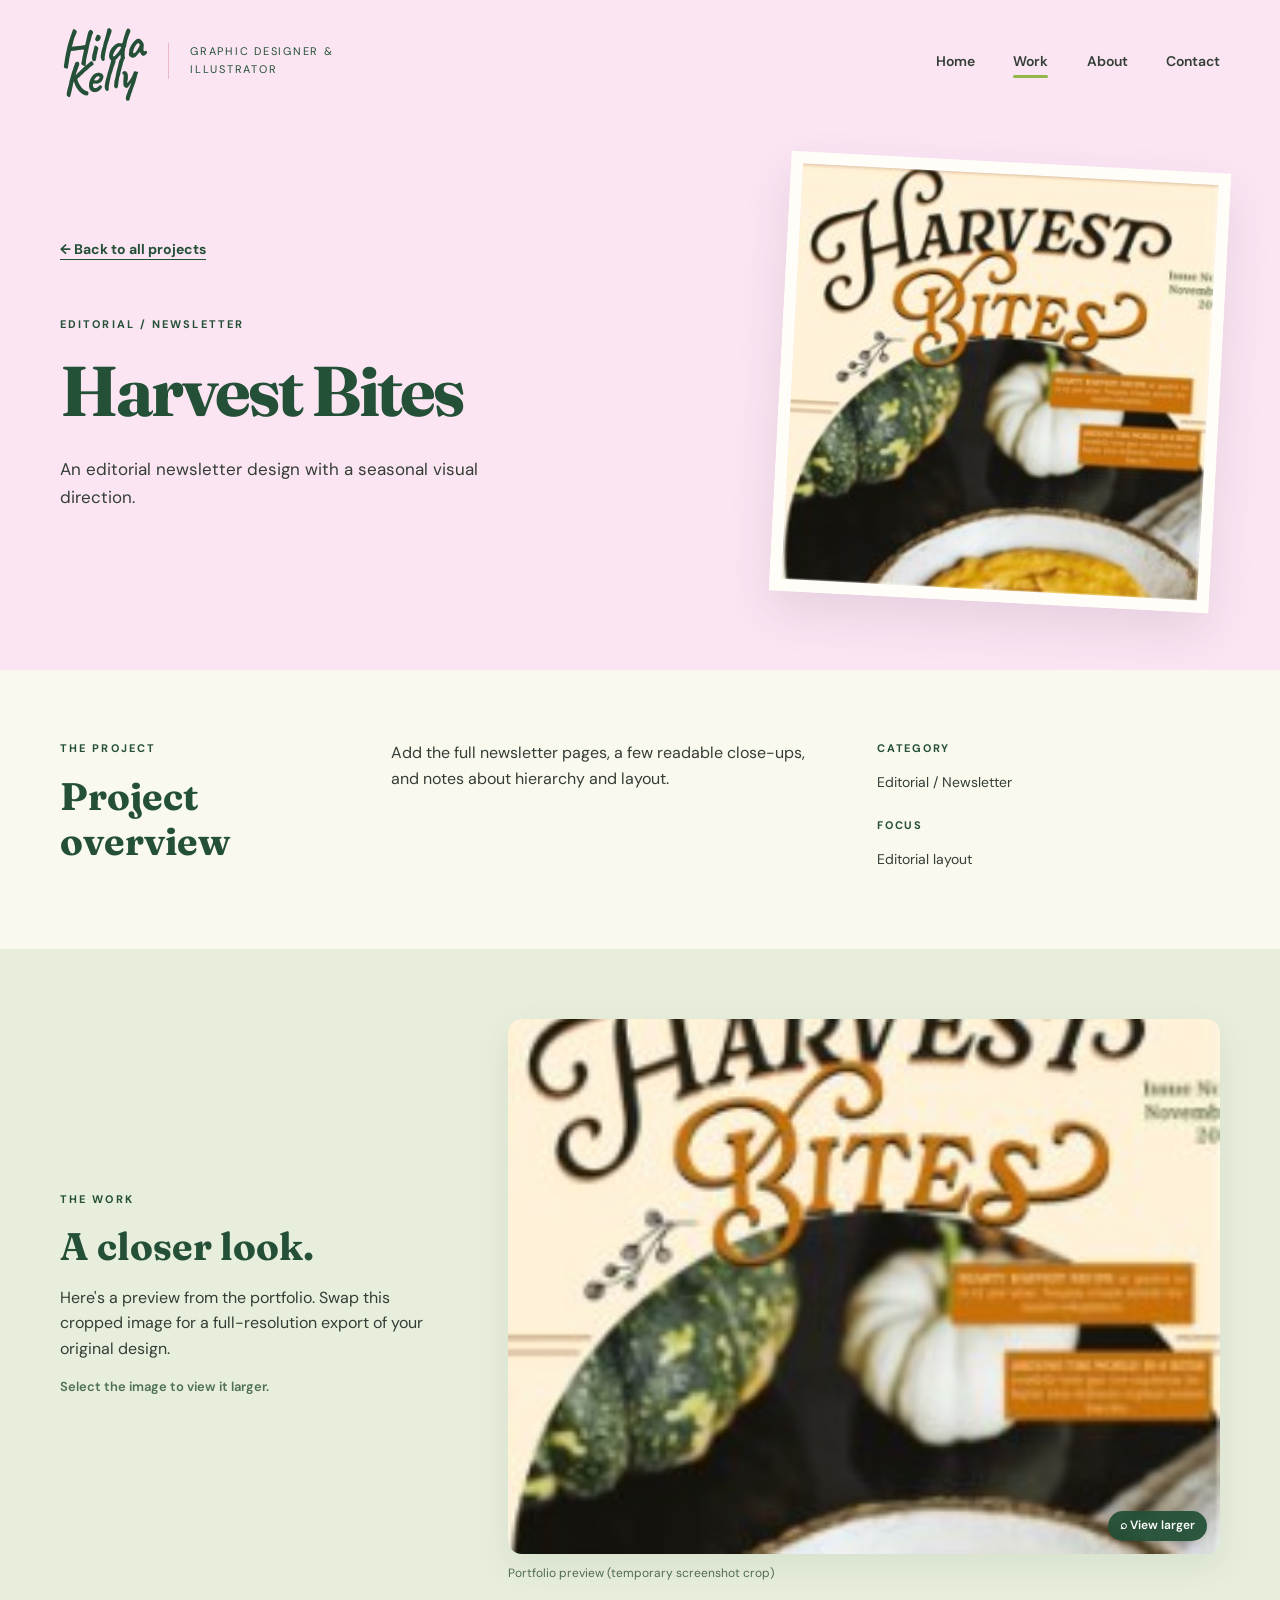
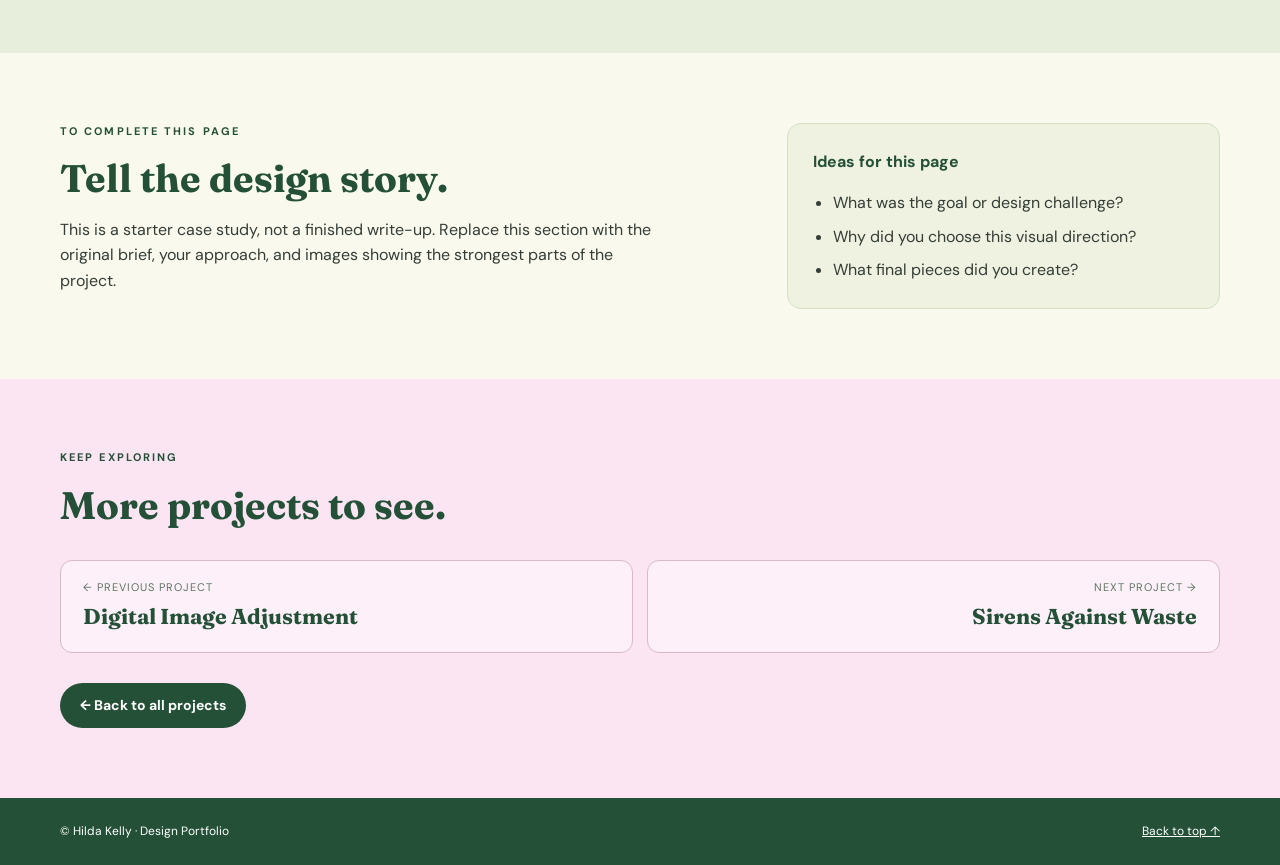
==== commit 4e51b7c1: "Add files via upload" ====
--- a/index.html
+++ b/index.html
@@ -4,74 +4,45 @@
 <head>
 <meta charset="utf-8"/>
 <meta content="width=device-width, initial-scale=1" name="viewport"/>
-<meta content="Hilda Kelly's graphic design and illustration portfolio, featuring branding, print, and digital design work." name="description"/>
-<title>Hilda Kelly | Graphic Designer &amp; Illustrator</title>
-<link href="assets/favicon.svg" rel="icon" type="image/svg+xml"/>
+<meta content="Harvest Bites portfolio project by Hilda Kelly." name="description"/>
+<title>Harvest Bites | Hilda Kelly</title>
+<link href="../assets/favicon.svg" rel="icon" type="image/svg+xml"/>
 <link href="https://fonts.googleapis.com" rel="preconnect"/>
 <link crossorigin="" href="https://fonts.gstatic.com" rel="preconnect"/>
 <link href="https://fonts.googleapis.com/css2?family=Caveat:wght@700&amp;family=DM+Sans:wght@400;500;600;700&amp;family=Fraunces:wght@700&amp;display=swap" rel="stylesheet"/>
-<link href="style.css" rel="stylesheet"/>
+<link href="../style.css" rel="stylesheet"/>
 </head>
 <body>
 <a class="skip-link" href="#main">Skip to content</a>
-<header class="site-header" id="top">
-<div class="container header-inner">
-<a aria-label="Hilda Kelly, home" class="wordmark" href="index.html"><span>Hilda<br/>Kelly</span><small>graphic designer &amp; illustrator</small></a>
-<nav aria-label="Main navigation" class="navigation">
-<a aria-current="page" class="active" href="index.html">Home</a>
-<a href="#work">Work</a>
-<a href="#about">About</a>
-<a href="#contact">Contact</a>
-</nav>
+<header class="site-header" id="top"><div class="container header-inner">
+<a aria-label="Hilda Kelly, home" class="wordmark" href="../"><span>Hilda<br/>Kelly</span><small>graphic designer &amp; illustrator</small></a>
+<nav aria-label="Main navigation" class="navigation"><a href="../">Home</a><a class="active" href="../#work">Work</a><a href="../#about">About</a><a href="../#contact">Contact</a></nav>
+</div></header>
+<main id="main">
+<section class="case-hero"><div class="container case-hero-layout">
+<div class="case-intro">
+<a class="text-link" href="../#work">← Back to all projects</a>
+<p class="eyebrow">Editorial / Newsletter</p>
+<h1>Harvest Bites</h1>
+<p>An editorial newsletter design with a seasonal visual direction.</p>
 </div>
-</header>
-<main id="main">
-<section aria-labelledby="hero-title" class="hero">
-<div class="container hero-layout">
-<div class="hero-copy">
-<p class="eyebrow">Welcome to my portfolio <span aria-hidden="true">✳</span></p>
-<h1 id="hero-title">Playful branding,<br/>print design, and <span class="highlight">illustration.</span></h1>
-<p class="hero-description">Hi, I'm Hilda! I create thoughtful, eye-catching work across branding, illustration, and digital and print design.</p>
-<a class="button" href="#work">Explore my work <span aria-hidden="true">↗</span></a>
-</div>
-<div aria-label="A selection of Hilda's design projects" class="hero-art">
-<div aria-hidden="true" class="art-sparkle top">✳</div>
-<figure class="art-main"><img alt="Sirens Against Waste illustrated mermaid logo" fetchpriority="high" src="assets/sirens.jpg"/></figure>
-<figure class="art-small art-puppy"><img alt="Puppy calendar design" src="assets/puppy-calendar.jpg"/></figure>
-<figure class="art-small art-paper"><img alt="The Paper Court stationery logo" src="assets/paper-court.jpg"/></figure>
-<div aria-hidden="true" class="art-sparkle bottom">✦</div>
-</div>
-</div>
-</section>
-<section aria-labelledby="work-title" class="work-section" id="work">
-<div class="container">
-<div class="section-heading">
-<div><p class="eyebrow">Projects &amp; case studies</p><h2 id="work-title">Selected Work <span aria-hidden="true" class="little-star">✳</span></h2></div>
-<p>A mix of branding, illustration, and print projects, with a focus on clear communication and cohesive visual systems.</p>
-</div>
-<article class="featured-project">
-<a aria-label="Explore Sirens Against Waste case study" class="featured-image" href="sirens.html"><img alt="Circular Sirens Against Waste brand mark featuring a mermaid and bright green background" loading="lazy" src="assets/sirens.jpg"/></a>
-<div class="featured-copy">
-<p class="eyebrow">Featured project · Branding &amp; campaign</p>
-<h3><a class="featured-heading-link" href="sirens.html">Sirens Against Waste</a></h3>
-<p>Illustrative branding and campaign materials for a fictional coastal cleanup initiative.</p>
-<a class="text-link" href="sirens.html">Explore case study <span aria-hidden="true">↗</span></a>
-</div>
-</article>
-<div class="more-heading"><h3>More projects</h3><span>06 projects</span></div>
-<div class="project-grid">
-<article class="project-card"><a class="project-card-link" href="heritage-haven.html"><img alt="Heritage Haven brand identity logo" loading="lazy" src="assets/heritage-haven.jpg"/><div class="project-meta"><h4>Heritage Haven</h4><p>Brand identity</p></div></a></article>
-<article class="project-card"><a class="project-card-link" href="puppy-calendar.html"><img alt="Colorful hanging puppy calendar mockup" loading="lazy" src="assets/puppy-calendar.jpg"/><div class="project-meta"><h4>Puppy Calendar</h4><p>Illustration / Print</p></div></a></article>
-<article class="project-card"><a class="project-card-link" href="preflight.html"><img alt="Colorful Preflight poster typography and shapes" loading="lazy" src="assets/preflight.jpg"/><div class="project-meta"><h4>Preflight Poster</h4><p>Print / Layout</p></div></a></article>
-<article class="project-card"><a class="project-card-link" href="paper-court.html"><img alt="The Paper Court red-haired illustrated playing card logo" loading="lazy" src="assets/paper-court.jpg"/><div class="project-meta"><h4>The Paper Court</h4><p>Branding / Stationery</p></div></a></article>
-<article class="project-card"><a class="project-card-link" href="retouching.html"><img alt="Digital illustration and photo adjustment work shown as layered prints" loading="lazy" src="assets/retouching.jpg"/><div class="project-meta"><h4>Digital Image Adjustment</h4><p>Editing / Retouching</p></div></a></article>
-<article class="project-card"><a class="project-card-link" href="harvest-bites.html"><img alt="Harvest Bites autumn-themed newsletter cover" loading="lazy" src="assets/harvest-bites.jpg"/><div class="project-meta"><h4>Harvest Bites</h4><p>Editorial / Newsletter</p></div></a></article>
-</div>
-</div>
-</section>
-<section aria-labelledby="about-title" class="about-section" id="about"><div class="container about-layout"><p class="eyebrow">A little about me</p><div><h2 id="about-title">Design that feels <em>approachable.</em></h2><p>I'm a graphic designer and illustrator interested in thoughtful visual identities, engaging print pieces, and digital design. I enjoy creating work that balances personality with clarity.</p></div></div></section>
-<section aria-labelledby="contact-title" class="contact-section" id="contact"><div class="container contact-layout"><div><p class="eyebrow">Get in touch</p><h2 id="contact-title">Let's connect.</h2></div><p>Contact information coming soon. Update this section with your professional email or links before you publish the final portfolio.</p></div></section>
+<img alt="Portfolio preview of Harvest Bites" fetchpriority="high" src="../assets/harvest-bites.jpg"/>
+</div></section>
+<section class="case-section"><div class="container case-info">
+<div><p class="eyebrow">The project</p><h2>Project overview</h2></div>
+<p>Add the full newsletter pages, a few readable close-ups, and notes about hierarchy and layout.</p>
+<div class="case-facts"><div><strong>Category</strong><span>Editorial / Newsletter</span></div><div><strong>Focus</strong><span>Editorial layout</span></div></div>
+</div></section>
+<section class="case-section case-gallery"><div class="container case-detail-layout">
+<div><p class="eyebrow">The work</p><h2>A closer look.</h2><p>Here's a preview from the portfolio. Swap this cropped image for a full-resolution export of your original design.</p><p class="zoom-help">Select the image to view it larger.</p></div>
+<figure class="case-large-preview"><button aria-label="Enlarge image: Closer view of Harvest Bites" class="zoom-trigger" type="button"><img alt="Closer view of Harvest Bites" loading="lazy" src="../assets/harvest-bites.jpg"/><span aria-hidden="true" class="zoom-indicator">⌕  View larger</span></button><figcaption>Portfolio preview (temporary screenshot crop)</figcaption></figure>
+</div></section>
+<section class="case-section"><div class="container case-edit-note"><div><p class="eyebrow">To complete this page</p><h2>Tell the design story.</h2><p>This is a starter case study, not a finished write-up. Replace this section with the original brief, your approach, and images showing the strongest parts of the project.</p></div><div class="case-suggestions"><strong>Ideas for this page</strong><ul><li>What was the goal or design challenge?</li><li>Why did you choose this visual direction?</li><li>What final pieces did you create?</li></ul></div></div></section>
+<section class="case-end"><div class="container"><p class="eyebrow">Keep exploring</p><h2>More projects to see.</h2>
+<div class="project-pager"><a href="../retouching/"><small>← Previous project</small><strong>Digital Image Adjustment</strong></a><a href="../sirens/"><small>Next project →</small><strong>Sirens Against Waste</strong></a></div>
+<a class="button" href="../#work">← Back to all projects</a>
+</div></section>
 </main>
 <footer class="site-footer"><div class="container footer-inner"><span>© Hilda Kelly · Design Portfolio</span><a href="#top">Back to top ↑</a></div></footer>
-</body>
+<script defer="True" src="../lightbox.js"></script></body>
 </html>
--- a/style.css
+++ b/style.css
@@ -1,4 +1,4 @@
-/* Hilda Kelly portfolio starter | Edit the palette and spacing here first */
+/* Hilda Kelly portfolio | Fraunces Bold is the heading font. Change --serif to test others. */
 :root {
   --pink: #fbe5f3;
   --cream: #faf9ee;
@@ -7,8 +7,7 @@
   --rose: #e9b8c7;
   --ink: #343d36;
   --white: #fffdf7;
---serif: 'Fraunces', Georgia, serif;
-/* Suggested heading weight: 700 */
+  --serif: 'Fraunces', Georgia, serif;
   --sans: 'DM Sans', Arial, sans-serif;
   --script: 'Caveat', cursive;
 }
@@ -38,7 +37,7 @@
 .eyebrow span { color: #a56779; }
 h1,h2,h3,h4,p { margin-top: 0; }
 h1,h2,h3,h4 { color: var(--green); }
-h1,h2,h3 { font-family: var(--serif); line-height: 1.18; }
+h1,h2,h3 { font-family: var(--serif); font-weight: 700; line-height: 1.18; }
 .hero h1 { font-size: clamp(2.4rem, 4.2vw, 4.65rem); letter-spacing: -.035em; margin-bottom: 22px; }
 .highlight { position: relative; white-space: nowrap; }
 .highlight::after { content: ''; position: absolute; height: 10px; background: var(--accent); opacity: .85; left: 1%; right: -2%; bottom: -3px; border-radius: 50%; transform: rotate(-2deg); z-index: -1; }
@@ -73,7 +72,7 @@
 .project-grid { display: grid; grid-template-columns: repeat(3, minmax(0,1fr)); gap: 38px 22px; }
 .project-card img { width: 100%; aspect-ratio: 4/3; object-fit: cover; border-radius: 10px; background: #eee; }
 .project-meta { padding-top: 13px; }
-.project-meta h4 { font-size: 1.15rem; font-family: var(--serif); line-height: 1.3; margin-bottom: 3px; }
+.project-meta h4 { font-size: 1.15rem; font-family: var(--serif); font-weight: 700; line-height: 1.3; margin-bottom: 3px; }
 .project-meta p { margin: 0; font-size: 11px; letter-spacing: .13em; font-weight: 700; color: #58735f; text-transform: uppercase; }
 .about-section { background: #e6ecdc; padding: 78px 0; scroll-margin-top: 0; }
 .about-layout { display: grid; grid-template-columns: .35fr 1fr; gap: 35px; }
@@ -193,3 +192,127 @@
 @media(prefers-reduced-motion:reduce) {
   .project-card-link img, .project-pager a { transition:none; }
 }
+
+
+/* Click-to-enlarge images inside project galleries */
+.zoom-trigger {
+  display: block;
+  position: relative;
+  width: 100%;
+  margin: 0;
+  padding: 0;
+  border: 0;
+  border-radius: 14px;
+  background: transparent;
+  cursor: zoom-in;
+  text-align: left;
+}
+.zoom-trigger img {
+  transition: filter .18s ease, transform .18s ease;
+}
+.zoom-trigger:hover img, .zoom-trigger:focus-visible img {
+  filter: brightness(.93);
+  transform: scale(1.01);
+}
+.zoom-trigger:focus-visible { outline: 3px solid #c05680; outline-offset: 5px; }
+.zoom-indicator {
+  position: absolute;
+  bottom: 13px;
+  right: 13px;
+  display: inline-flex;
+  align-items: center;
+  min-height: 30px;
+  padding: 6px 12px;
+  border-radius: 999px;
+  background: rgba(36,80,55,.94);
+  color: #fff;
+  font: 600 12px/1.4 var(--sans);
+  box-shadow: 0 3px 12px rgba(0,0,0,.12);
+  pointer-events: none;
+}
+.zoom-help { color: #4e7053; font-size: 13px; margin-top: 10px; font-weight: 600; }
+.image-lightbox {
+  position: fixed;
+  inset: 0;
+  margin: auto;
+  width: min(1230px, calc(100vw - 30px));
+  max-width: none;
+  max-height: calc(100dvh - 30px);
+  padding: 0;
+  border: 1px solid #d8bfc8;
+  border-radius: 17px;
+  background: var(--cream);
+  color: var(--ink);
+  box-shadow: 0 25px 75px rgba(0,0,0,.35);
+  overflow: auto;
+}
+.image-lightbox::backdrop { background: rgba(11,31,20,.83); }
+.lightbox-panel { position: relative; padding: 54px 20px 16px; }
+.lightbox-close {
+  position: absolute;
+  right: 16px;
+  top: 11px;
+  z-index: 1;
+  display: grid;
+  place-items: center;
+  width: 36px;
+  height: 36px;
+  border: 0;
+  border-radius: 50%;
+  background: var(--pink);
+  color: var(--green);
+  font-size: 28px;
+  line-height: 1;
+  cursor: pointer;
+}
+.lightbox-close:hover, .lightbox-nav:hover { background: #e8e4d9; }
+.lightbox-row { display: grid; grid-template-columns: 42px minmax(0,1fr) 42px; gap: 10px; align-items: center; }
+.lightbox-nav {
+  display: grid;
+  place-items: center;
+  width: 42px;
+  height: 42px;
+  border: 0;
+  border-radius: 50%;
+  background: var(--pink);
+  color: var(--green);
+  font-size: 24px;
+  cursor: pointer;
+}
+.lightbox-nav[hidden], .lightbox-counter[hidden] { display: none; }
+.lightbox-row:has(.lightbox-nav[hidden]) { grid-template-columns: minmax(0,1fr); }
+.lightbox-figure { min-width: 0; margin: 0; text-align: center; }
+.lightbox-image {
+  display: block;
+  width: 100%;
+  height: min(72dvh, 850px);
+  max-height: calc(100dvh - 160px);
+  margin-inline: auto;
+  object-fit: contain;
+  border-radius: 7px;
+}
+.lightbox-caption { color: #35583f; font-size: 13px; margin-top: 13px; }
+.lightbox-counter { text-align: center; font: 600 11px var(--sans); letter-spacing: .04em; margin: 10px 0 0; color: #526d55; }
+.lightbox-close:focus-visible, .lightbox-nav:focus-visible { outline: 3px solid #c05680; outline-offset: 3px; }
+@media (max-width: 640px) {
+  .image-lightbox { width: calc(100vw - 16px); max-height: calc(100dvh - 16px); }
+  .lightbox-panel { padding: 50px 10px 12px; }
+  .lightbox-row { display: block; position: relative; }
+  .lightbox-nav {
+    position: absolute;
+    top: 50%;
+    z-index: 2;
+    transform: translateY(-50%);
+    width: 34px;
+    height: 40px;
+    font-size: 19px;
+    box-shadow: 0 2px 10px rgba(0,0,0,.12);
+  }
+  .lightbox-prev { left: 3px; }
+  .lightbox-next { right: 3px; }
+  .lightbox-image { height: auto; max-height: calc(100dvh - 158px); }
+  .zoom-indicator { bottom: 9px; right: 9px; }
+}
+@media (prefers-reduced-motion: reduce) {
+  .zoom-trigger img { transition: none; }
+}
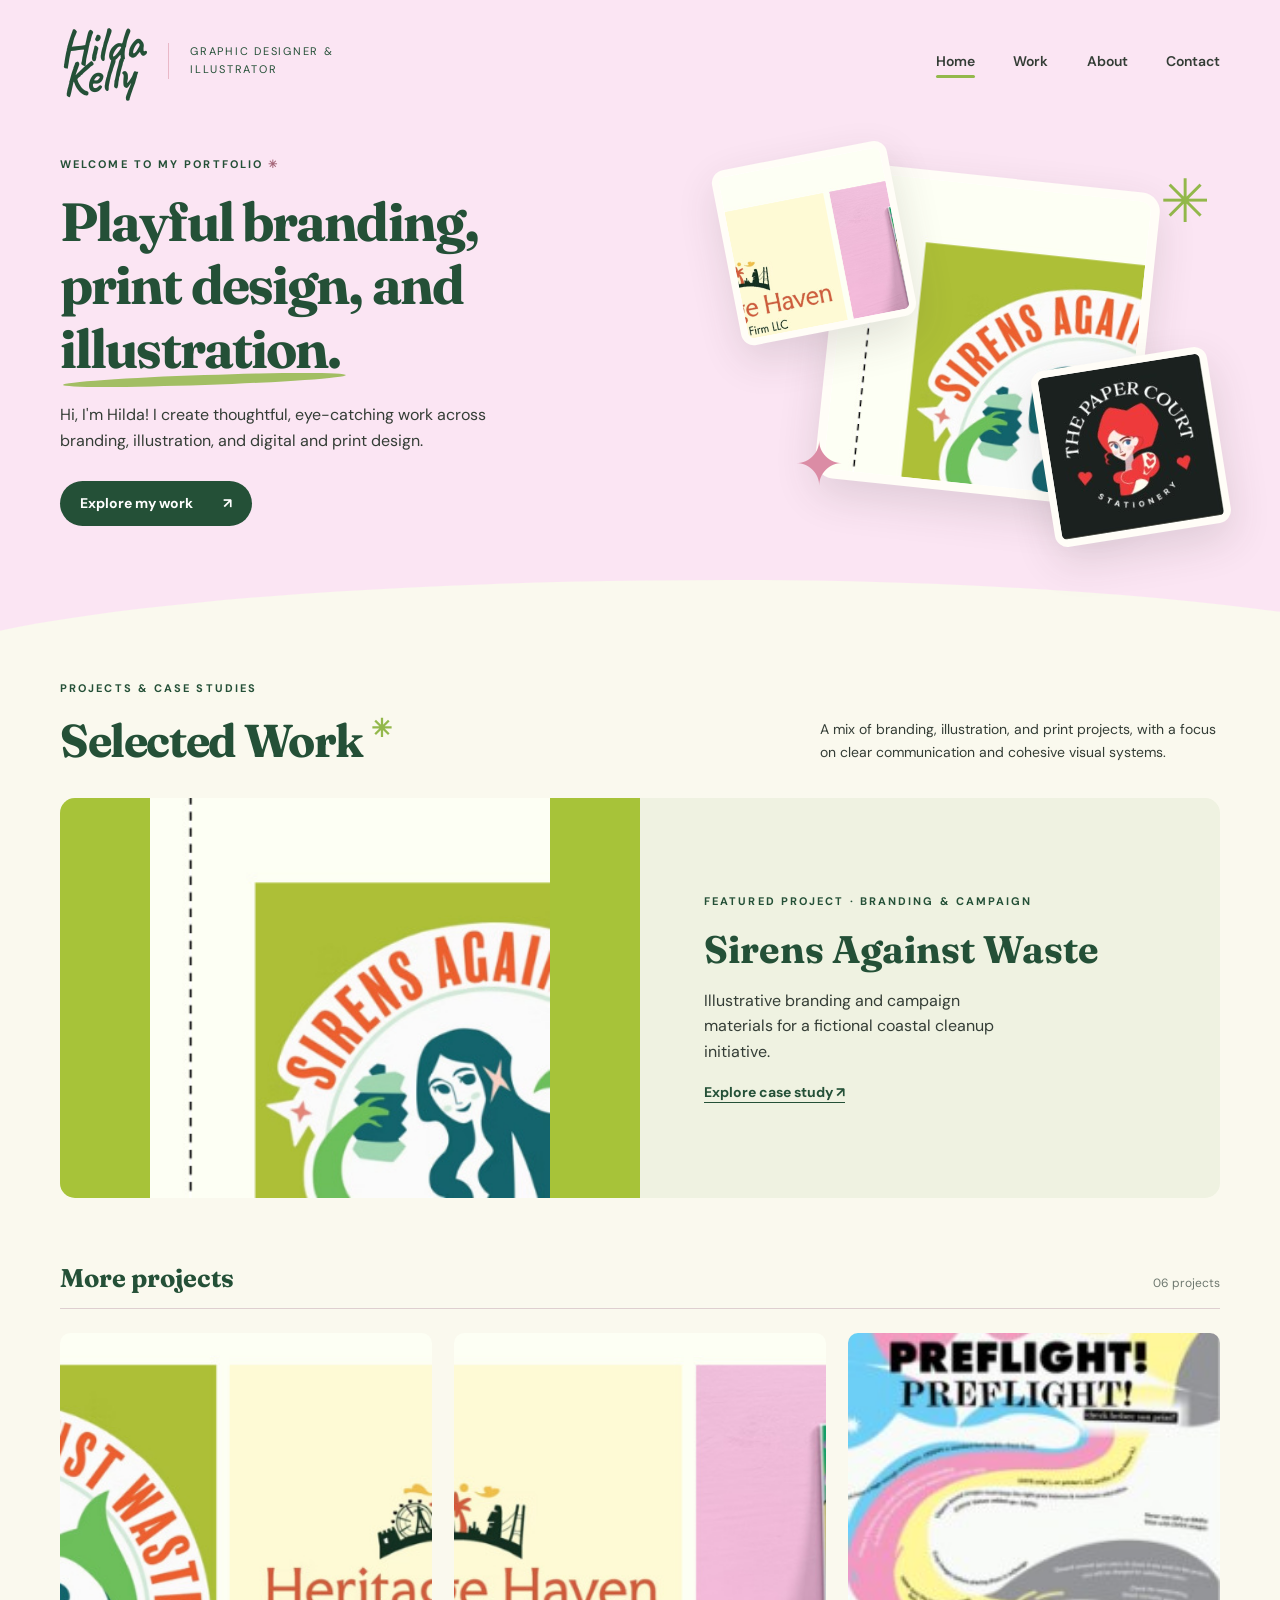
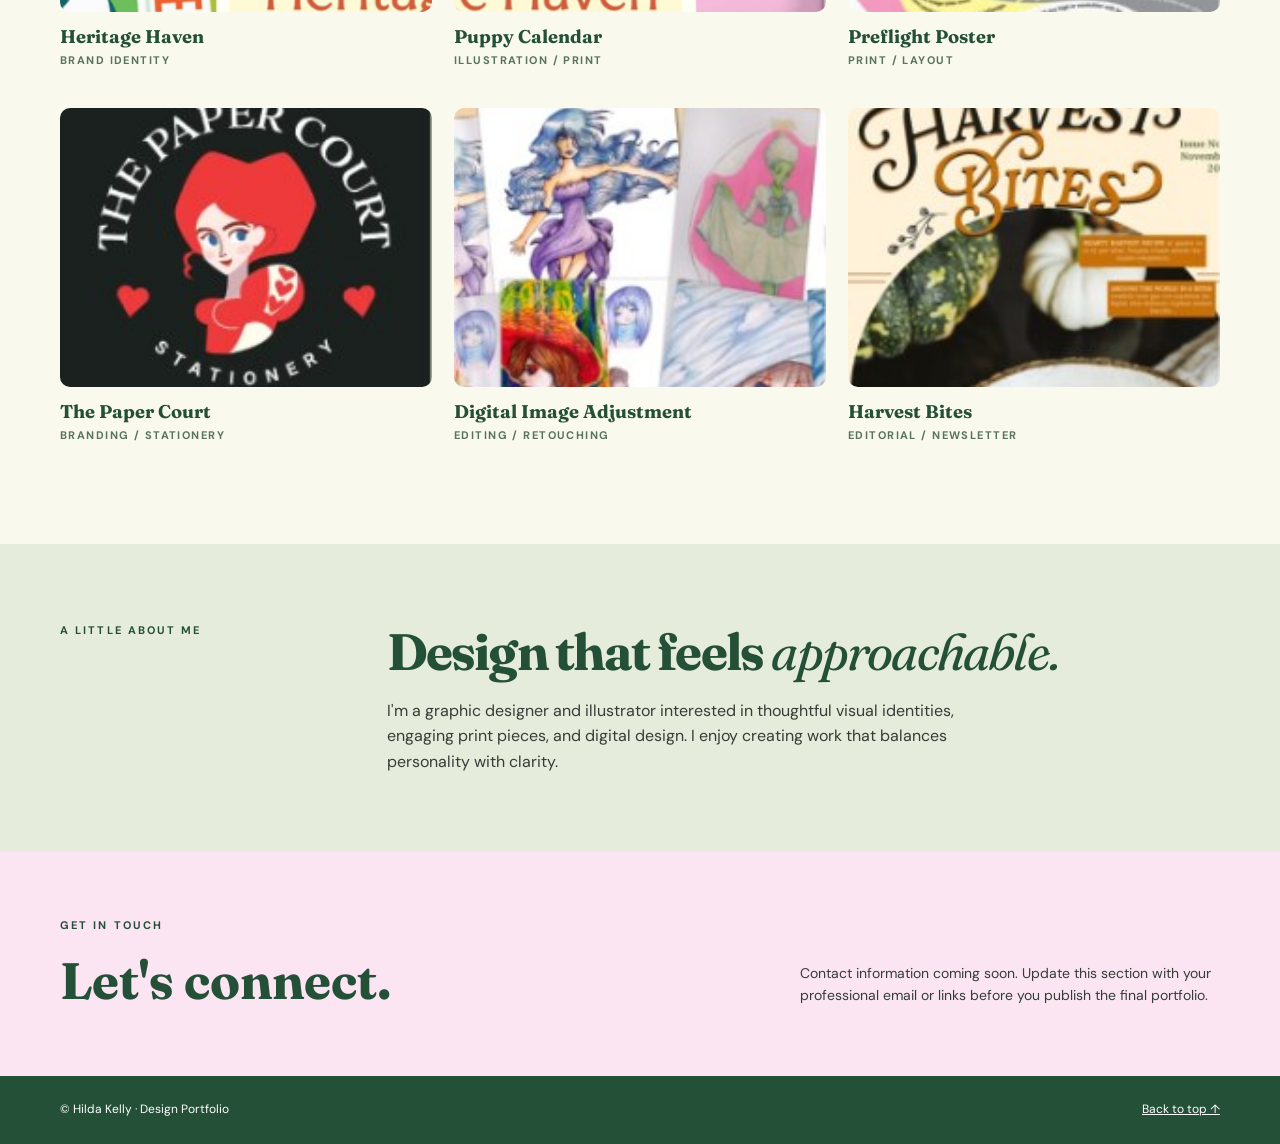
==== commit bff9255e: "Add files via upload" ====
--- a/index.html
+++ b/index.html
@@ -4,45 +4,74 @@
 <head>
 <meta charset="utf-8"/>
 <meta content="width=device-width, initial-scale=1" name="viewport"/>
-<meta content="Harvest Bites portfolio project by Hilda Kelly." name="description"/>
-<title>Harvest Bites | Hilda Kelly</title>
-<link href="../assets/favicon.svg" rel="icon" type="image/svg+xml"/>
+<meta content="Hilda Kelly's graphic design and illustration portfolio, featuring branding, print, and digital design work." name="description"/>
+<title>Hilda Kelly | Graphic Designer &amp; Illustrator</title>
+<link href="assets/favicon.svg" rel="icon" type="image/svg+xml"/>
 <link href="https://fonts.googleapis.com" rel="preconnect"/>
 <link crossorigin="" href="https://fonts.gstatic.com" rel="preconnect"/>
 <link href="https://fonts.googleapis.com/css2?family=Caveat:wght@700&amp;family=DM+Sans:wght@400;500;600;700&amp;family=Fraunces:wght@700&amp;display=swap" rel="stylesheet"/>
-<link href="../style.css" rel="stylesheet"/>
+<link href="style.css" rel="stylesheet"/>
 </head>
 <body>
 <a class="skip-link" href="#main">Skip to content</a>
-<header class="site-header" id="top"><div class="container header-inner">
-<a aria-label="Hilda Kelly, home" class="wordmark" href="../"><span>Hilda<br/>Kelly</span><small>graphic designer &amp; illustrator</small></a>
-<nav aria-label="Main navigation" class="navigation"><a href="../">Home</a><a class="active" href="../#work">Work</a><a href="../#about">About</a><a href="../#contact">Contact</a></nav>
-</div></header>
+<header class="site-header" id="top">
+<div class="container header-inner">
+<a aria-label="Hilda Kelly, home" class="wordmark" href="./"><span>Hilda<br/>Kelly</span><small>graphic designer &amp; illustrator</small></a>
+<nav aria-label="Main navigation" class="navigation">
+<a aria-current="page" class="active" href="./">Home</a>
+<a href="#work">Work</a>
+<a href="#about">About</a>
+<a href="#contact">Contact</a>
+</nav>
+</div>
+</header>
 <main id="main">
-<section class="case-hero"><div class="container case-hero-layout">
-<div class="case-intro">
-<a class="text-link" href="../#work">← Back to all projects</a>
-<p class="eyebrow">Editorial / Newsletter</p>
-<h1>Harvest Bites</h1>
-<p>An editorial newsletter design with a seasonal visual direction.</p>
+<section aria-labelledby="hero-title" class="hero">
+<div class="container hero-layout">
+<div class="hero-copy">
+<p class="eyebrow">Welcome to my portfolio <span aria-hidden="true">✳</span></p>
+<h1 id="hero-title">Playful branding,<br/>print design, and <span class="highlight">illustration.</span></h1>
+<p class="hero-description">Hi, I'm Hilda! I create thoughtful, eye-catching work across branding, illustration, and digital and print design.</p>
+<a class="button" href="#work">Explore my work <span aria-hidden="true">↗</span></a>
 </div>
-<img alt="Portfolio preview of Harvest Bites" fetchpriority="high" src="../assets/harvest-bites.jpg"/>
-</div></section>
-<section class="case-section"><div class="container case-info">
-<div><p class="eyebrow">The project</p><h2>Project overview</h2></div>
-<p>Add the full newsletter pages, a few readable close-ups, and notes about hierarchy and layout.</p>
-<div class="case-facts"><div><strong>Category</strong><span>Editorial / Newsletter</span></div><div><strong>Focus</strong><span>Editorial layout</span></div></div>
-</div></section>
-<section class="case-section case-gallery"><div class="container case-detail-layout">
-<div><p class="eyebrow">The work</p><h2>A closer look.</h2><p>Here's a preview from the portfolio. Swap this cropped image for a full-resolution export of your original design.</p><p class="zoom-help">Select the image to view it larger.</p></div>
-<figure class="case-large-preview"><button aria-label="Enlarge image: Closer view of Harvest Bites" class="zoom-trigger" type="button"><img alt="Closer view of Harvest Bites" loading="lazy" src="../assets/harvest-bites.jpg"/><span aria-hidden="true" class="zoom-indicator">⌕  View larger</span></button><figcaption>Portfolio preview (temporary screenshot crop)</figcaption></figure>
-</div></section>
-<section class="case-section"><div class="container case-edit-note"><div><p class="eyebrow">To complete this page</p><h2>Tell the design story.</h2><p>This is a starter case study, not a finished write-up. Replace this section with the original brief, your approach, and images showing the strongest parts of the project.</p></div><div class="case-suggestions"><strong>Ideas for this page</strong><ul><li>What was the goal or design challenge?</li><li>Why did you choose this visual direction?</li><li>What final pieces did you create?</li></ul></div></div></section>
-<section class="case-end"><div class="container"><p class="eyebrow">Keep exploring</p><h2>More projects to see.</h2>
-<div class="project-pager"><a href="../retouching/"><small>← Previous project</small><strong>Digital Image Adjustment</strong></a><a href="../sirens/"><small>Next project →</small><strong>Sirens Against Waste</strong></a></div>
-<a class="button" href="../#work">← Back to all projects</a>
-</div></section>
+<div aria-label="A selection of Hilda's design projects" class="hero-art">
+<div aria-hidden="true" class="art-sparkle top">✳</div>
+<figure class="art-main"><img alt="Sirens Against Waste illustrated mermaid logo" fetchpriority="high" src="assets/sirens.jpg"/></figure>
+<figure class="art-small art-puppy"><img alt="Puppy calendar design" src="assets/puppy-calendar.jpg"/></figure>
+<figure class="art-small art-paper"><img alt="The Paper Court stationery logo" src="assets/paper-court.jpg"/></figure>
+<div aria-hidden="true" class="art-sparkle bottom">✦</div>
+</div>
+</div>
+</section>
+<section aria-labelledby="work-title" class="work-section" id="work">
+<div class="container">
+<div class="section-heading">
+<div><p class="eyebrow">Projects &amp; case studies</p><h2 id="work-title">Selected Work <span aria-hidden="true" class="little-star">✳</span></h2></div>
+<p>A mix of branding, illustration, and print projects, with a focus on clear communication and cohesive visual systems.</p>
+</div>
+<article class="featured-project">
+<a aria-label="Explore Sirens Against Waste case study" class="featured-image" href="sirens/"><img alt="Circular Sirens Against Waste brand mark featuring a mermaid and bright green background" loading="lazy" src="assets/sirens.jpg"/></a>
+<div class="featured-copy">
+<p class="eyebrow">Featured project · Branding &amp; campaign</p>
+<h3><a class="featured-heading-link" href="sirens/">Sirens Against Waste</a></h3>
+<p>Illustrative branding and campaign materials for a fictional coastal cleanup initiative.</p>
+<a class="text-link" href="sirens/">Explore case study <span aria-hidden="true">↗</span></a>
+</div>
+</article>
+<div class="more-heading"><h3>More projects</h3><span>06 projects</span></div>
+<div class="project-grid">
+<article class="project-card"><a class="project-card-link" href="heritage-haven/"><img alt="Heritage Haven brand identity logo" loading="lazy" src="assets/heritage-haven.jpg"/><div class="project-meta"><h4>Heritage Haven</h4><p>Brand identity</p></div></a></article>
+<article class="project-card"><a class="project-card-link" href="puppy-calendar/"><img alt="Colorful hanging puppy calendar mockup" loading="lazy" src="assets/puppy-calendar.jpg"/><div class="project-meta"><h4>Puppy Calendar</h4><p>Illustration / Print</p></div></a></article>
+<article class="project-card"><a class="project-card-link" href="preflight/"><img alt="Colorful Preflight poster typography and shapes" loading="lazy" src="assets/preflight.jpg"/><div class="project-meta"><h4>Preflight Poster</h4><p>Print / Layout</p></div></a></article>
+<article class="project-card"><a class="project-card-link" href="paper-court/"><img alt="The Paper Court red-haired illustrated playing card logo" loading="lazy" src="assets/paper-court.jpg"/><div class="project-meta"><h4>The Paper Court</h4><p>Branding / Stationery</p></div></a></article>
+<article class="project-card"><a class="project-card-link" href="retouching/"><img alt="Digital illustration and photo adjustment work shown as layered prints" loading="lazy" src="assets/retouching.jpg"/><div class="project-meta"><h4>Digital Image Adjustment</h4><p>Editing / Retouching</p></div></a></article>
+<article class="project-card"><a class="project-card-link" href="harvest-bites/"><img alt="Harvest Bites autumn-themed newsletter cover" loading="lazy" src="assets/harvest-bites.jpg"/><div class="project-meta"><h4>Harvest Bites</h4><p>Editorial / Newsletter</p></div></a></article>
+</div>
+</div>
+</section>
+<section aria-labelledby="about-title" class="about-section" id="about"><div class="container about-layout"><p class="eyebrow">A little about me</p><div><h2 id="about-title">Design that feels <em>approachable.</em></h2><p>I'm a graphic designer and illustrator interested in thoughtful visual identities, engaging print pieces, and digital design. I enjoy creating work that balances personality with clarity.</p></div></div></section>
+<section aria-labelledby="contact-title" class="contact-section" id="contact"><div class="container contact-layout"><div><p class="eyebrow">Get in touch</p><h2 id="contact-title">Let's connect.</h2></div><p>Contact information coming soon. Update this section with your professional email or links before you publish the final portfolio.</p></div></section>
 </main>
 <footer class="site-footer"><div class="container footer-inner"><span>© Hilda Kelly · Design Portfolio</span><a href="#top">Back to top ↑</a></div></footer>
-<script defer="True" src="../lightbox.js"></script></body>
+</body>
 </html>
